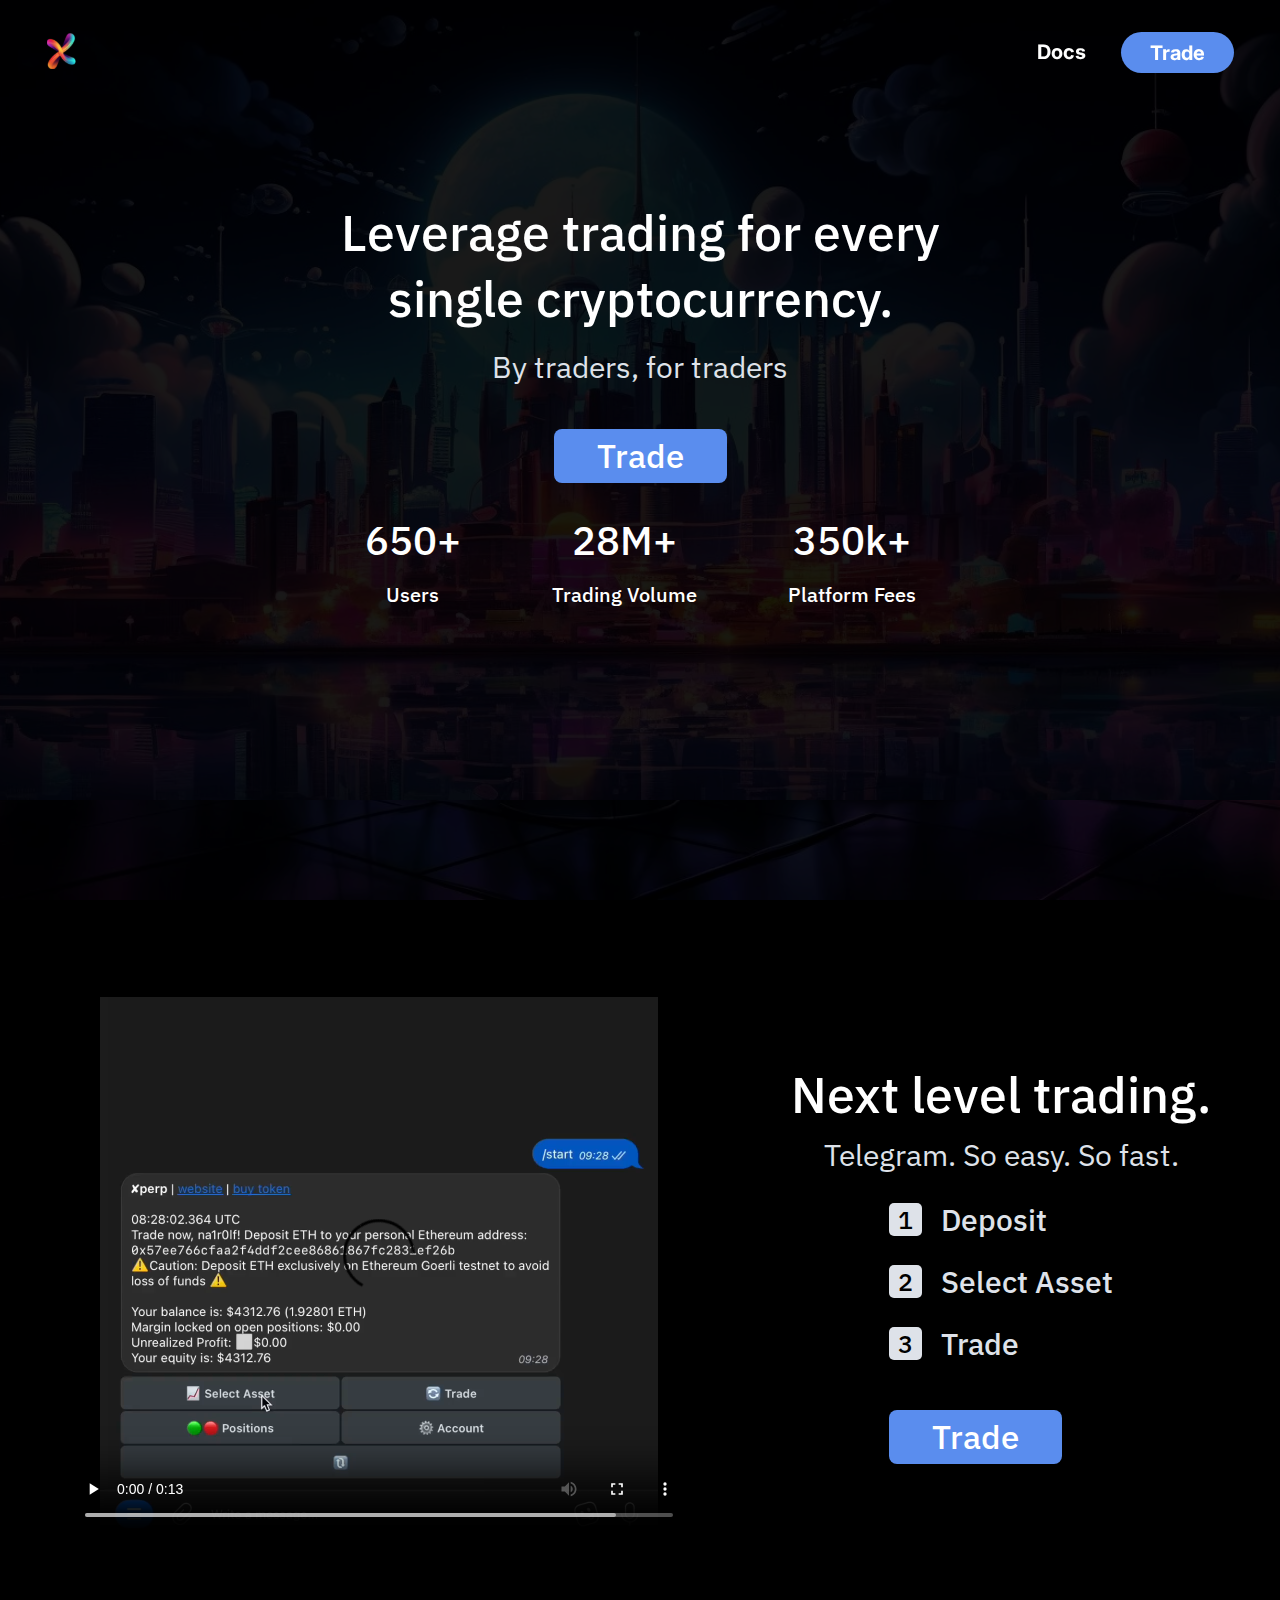
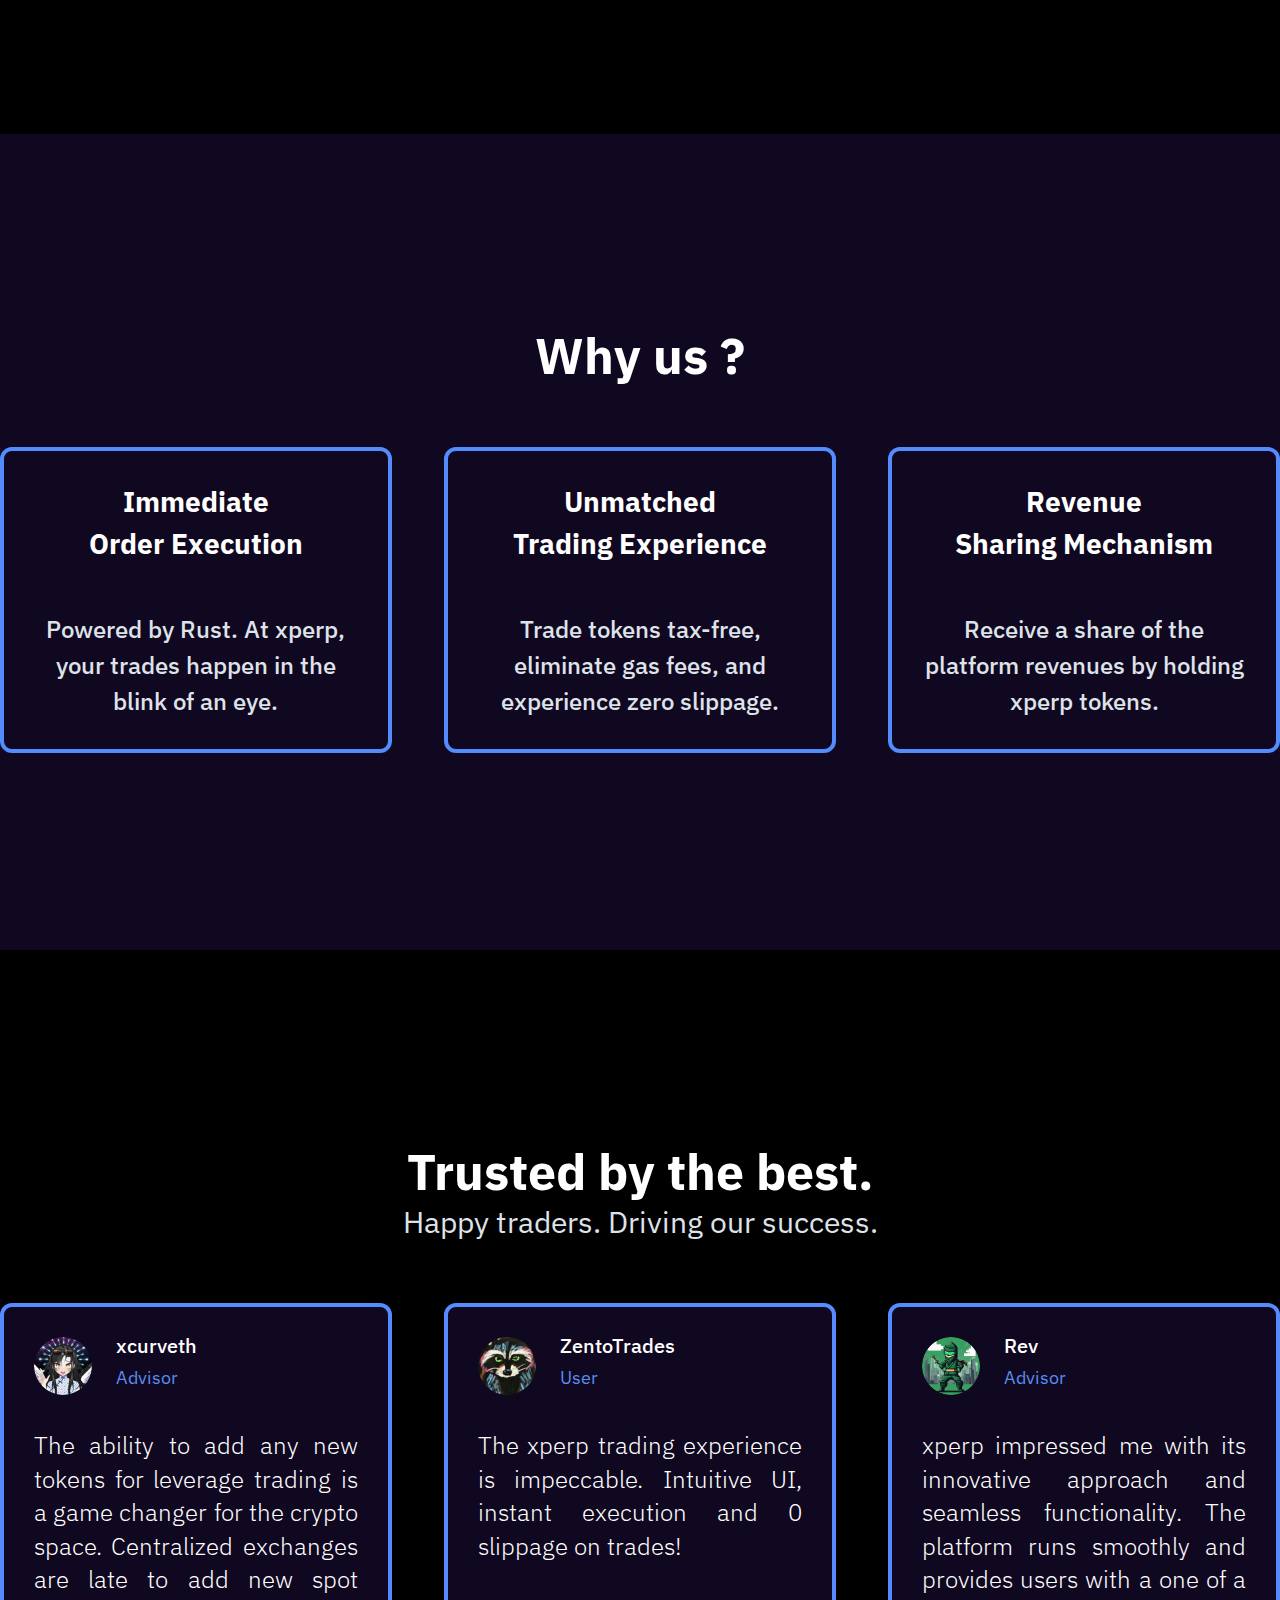
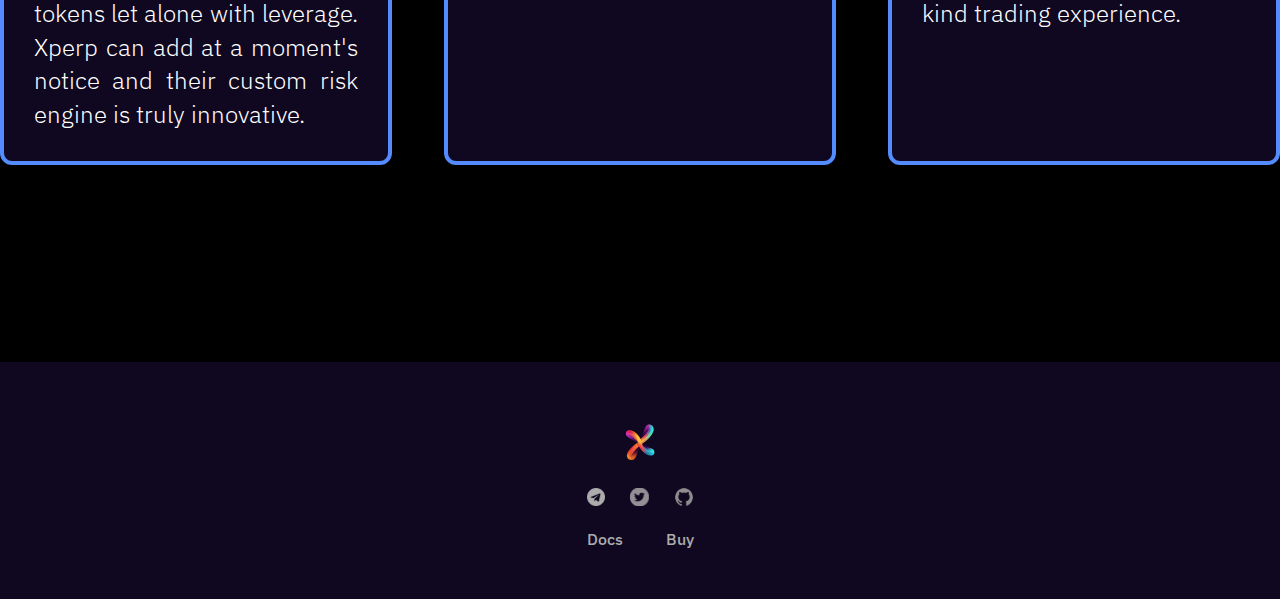
==== index.html @ 1ab74334 "Update" ====
<!DOCTYPE html>
<html lang="en">

<head>
    <title>Home</title>
    <meta name="viewport" content="width=device-width, initial-scale=1.0" />
    <meta charset="utf-8" />
    <meta name="description" content="Powered by Rust. At xperp, your trades happen in the blink of an eye">
    <meta property="twitter:card" content="summary_large_image" />
    <link rel="preconnect" href="https://fonts.googleapis.com">
    <link rel="icon" type="image/x-icon" href="images/favicon.ico">
    <link rel="preconnect" href="https://fonts.gstatic.com" crossorigin>
    <link href="https://fonts.googleapis.com/css2?family=IBM+Plex+Sans:wght@300;400;500;700&family=Inter:wght@400;500;700&display=swap" rel="stylesheet">
    <link rel="stylesheet" type="text/css" href="css/style.css?v=c2654rtre312">
</head>

<body>
    <header id="fixed-nav" class="header">
        <div class="container1 grid-1 mobile-container">
            <div class="logo">
                <a href="" aria-label="Compnay Logo">
                    <img src="images/logo.svg" alt="Logo">
                </a>
            </div>
            <nav class="navbar d-flex" id="menu">
                <ul class="nav-list d-flex">
                    <li><a href="https://xperp.gitbook.io/xperp-docs/">Docs</a></li>
                    <li class="active"><a href="https://t.me/xperp_bot">Trade</a></li>
                </ul>
            </nav>
        </div>
    </header>
    <section class="bg-scroll banner bg-backdrop pb-197" style="background-image: url('images/banner-bg.webp');">
        <div class="container1 text-center">
            <div class="title-style">
                <h1>Leverage trading for every <br>single cryptocurrency.</h1>
                <p>By traders, for traders</p>
            </div>
            <div class="btn_wrap mb-43">
                <a href="https://t.me/xperp_bot" target="_blank" class="button">Trade</a>
            </div>
            <div class="banner-content">
                <ul class="d-flex">
                    <li class="d-flex">
                        <span class="count">650+</span>
                        <span class="text">Users</span>
                    </li>
                    <li class="d-flex">
                        <span class="count">28M+</span>
                        <span class="text">Trading Volume</span>
                    </li>
                    <li class="d-flex">
                        <span class="count">350k+</span>
                        <span class="text">Platform Fees</span>
                    </li>
                </ul>
            </div>
        </div>
    </section>
    <section id="Product" class="bg-backdrop bg-scroll pt-197 pb-197" style="background-image: url('images/Next-level-trading.webp');">
        <div class="container2">
            <div class="grid-1">

                    <video width="620" height="540" controls>
  <source src="images/DemoVid.mp4" type="video/mp4">
  <source src="images/DemoVid.mp4" type="video/mp4">
</video>
               
                <div class="trading-level text-center">
                    <div class="title-style title-style1">
                        <h2>Next level trading.</h2>
                        <p> Telegram. So easy. So fast.</p>
                    </div>
                    <ul>
                        <li class="d-flex">
                            <span class="feature-count d-flex">1</span>
                            <span class="feature-text">Deposit</span>
                        </li>
                        <li class="d-flex">
                            <span class="feature-count d-flex">2</span>
                            <span class="feature-text">Select Asset</span>
                        </li>
                        <li class="d-flex">
                            <span class="feature-count d-flex">3</span>
                            <span class="feature-text">Trade</span>
                        </li>
                        <li class="d-flex">
                            <div class="btn_wrap">
                                <a href="https://t.me/xperp_bot" target="_blank" class="button">Trade</a>
                            </div>
                        </li>
                    </ul>
                </div>
            </div>
        </div>
    </section>
    <section class="pt-197 pb-197 feature-section" id="Features">
        <div class="container3">
            <div class="title-style3 text-center">
                <h2>Why us ?</h2>
            </div>
            <div class="grid-2 text-center">
                <div class="features-item">
                    <h3>Immediate <br>Order Execution</h3>
                    <p class="w1">Powered by Rust. At xperp, your trades happen in the blink of an eye.</p>
                </div>
                <div class="features-item">
                    <h3>Unmatched <br>Trading Experience</h3>
                    <p class="w2">Trade tokens tax-free, eliminate gas fees, and experience zero slippage.</p>
                </div>
                <div class="features-item">
                    <h3>Revenue <br>Sharing Mechanism</h3>
                    <p class="w3">Receive a share of the platform revenues by holding xperp tokens.</p>
                </div>
            </div>
        </div>
    </section>
    <section class="bg-scroll bg-backdrop pt-197 pb-197" id="Reviews" style="background-image: url('images/banner-bg.webp');">
        <div class="container3">
            <div class="title-style title-style3 text-center">
                <h2>Trusted by the best.</h2>
                <p>Happy traders. Driving our success.</p>
            </div>
            <div class="grid-2">
                <div class="happy-traders">
                    <div class="traders-info traders1 d-flex">
                        <div>
                            <img src="images/icon1.png" alt="">
                        </div>
                        <div>
                            <h4>xcurveth</h4>
                            <p>Advisor</p>
                        </div>
                    </div>
                    <p class="w1">The ability to add any new tokens for leverage trading is a game changer for the crypto space. Centralized exchanges are late to add new spot tokens let alone with leverage. Xperp can add at a moment's notice and their custom risk engine is truly innovative.</p>
                </div>
                <div class="happy-traders">
                    <div class="traders-info traders2 d-flex">
                        <div>
                            <img src="images/icon2.png" alt="">
                        </div>
                        <div>
                            <h4>ZentoTrades</h4>
                            <p>User</p>
                        </div>
                    </div>
                    <p class="w2">The xperp trading experience is impeccable. Intuitive UI, instant execution and 0 slippage on trades!</p>
                </div>
                <div class="happy-traders">
                    <div class="traders-info traders3 d-flex">
                        <div>
                            <img src="images/icon3.png" alt="">
                        </div>
                        <div>
                            <h4>Rev</h4>
                            <p>Advisor</p>
                        </div>
                    </div>
                    <p class="w3">xperp impressed me with its innovative approach and seamless functionality. The platform runs smoothly and provides users with a one of a kind trading experience.</p>
                </div>
            </div>
        </div>
    </section>
    <footer id="Docs">
        <div class="container3">
            <div class="text-center">
                <div class="flogo">
                    <a href="" aria-label="Compnay Logo">
                        <img src="images/flogo.png" alt="">
                    </a>
                </div>
                <div class="social-icons">
                    <ul class="d-flex">
                        <li>
                            <a href="https://t.me/xperpportal" aria-label="Telegram"><img src="images/telegram.svg" alt=""></a>
                        </li>
                        <li>
                            <a href="https://twitter.com/xperptech" aria-label="Twitter"><img src="images/twitter.svg" alt=""></a>
                        </li>
                        <li>
                            <a href="https://medium.com/@xperp" aria-label="Medium"><img src="images/github.svg" alt=""></a>
                        </li>
                    </ul>
                </div>
                <div class="flinks-grid d-flex">
                    <a href="https://xperp.gitbook.io/xperp-docs/" aria-label="Docs">Docs</a>
                    <a href="https://app.uniswap.org/swap?inputCurrency=ETH&outputCurrency=0x64323d606CfCB1b50998636A182334Ad97637987" aria-label="Buy">Buy</a>
                </div>
            </div>
        </div>
    </footer>
    <script type="text/javascript">
    window.addEventListener('scroll', function() {
        var header = document.getElementById('fixed-nav');
        var scrollPosition = window.scrollY || window.pageYOffset;

        if (scrollPosition > 10) {
            header.classList.add('scrolled');
        } else {
            header.classList.remove('scrolled');
        }
    });
    </script>
</body>

</html>
---- css/style.css ----
:root {
    --white: #ffffff;
    --IBM-font: 'IBM Plex Sans', sans-serif;
    --Inter-font: 'Inter', sans-serif;
    font-size: 16px;
    scroll-behavior: smooth;
    scroll-padding: 150px;
}
body {
    margin: 0;
    background-color: #000;
    font-family: var(--IBM-font);
}
ul {
    margin: 0;
    padding: 0;
}
li {
    list-style-type: none;
}
img {
    max-width: 100%;
}
a {
    text-decoration: none;
    transition: all 0.3s;
}
p {
    font-family: var(--IBM-font);
}
h1,
h2,
h3,
h4,
h5,
h6{
    font-family: var(--IBM-font);
    color: var(--white);
}
.text-center {
    text-align: center;
}
header {
    margin-bottom: 197px;
    transition: all 0.3s;
}
.header {
    padding: 32px 15px 0;
    position: fixed;
    left: 0;
    right: 0;
    top: 0;
}
.container1 {
    max-width: 1187px;
    width: 100%;
    margin: auto;
}
.logo img {
    width: 29px;
}
.logo a {
    display: block;
}
.navbar {
    align-items: center;
    justify-content: flex-end;
}
.d-flex{
    display: flex;
}
.navbar ul {
    align-items: center;
    gap: 35px;
}
.navbar ul li a {
    color: #FFF;
    font-family: var(--Inter-font);
    font-size: 20px;
    font-weight: 700;
    line-height: 20px;
    display: inline-flex;
    align-items: center;
    justify-content: center;
}
.navbar ul li.active a {
    border-radius: 40px;
    background: #5A8DEE;
    padding: 11px 0 10px;
    min-width: 113px;
}
.scrolled {
    padding: 12px 15px;
    z-index: 9;
}
.header{
    z-index: 3;
}
.header .container1,
.banner .container1,
#Product .container2,
#Reviews .container3 {
    position: relative;
    z-index: 2;
}
/*navbar end*/
.banner{
    padding-top: 200px;
}
.bg-backdrop{
    position: relative;
}
.bg-backdrop:before {
    content: '';
    position: absolute;
    left: 0;
    right: 0;
    top:0;
    bottom:0;
    z-index: 1;
    background-color: rgb(0 0 0 / 90%);
}
.bg-scroll{
    background-size: cover;
    background-position: center;
    background-repeat: no-repeat;
    background-attachment: fixed;
}
.pt-0 {
    padding-top: 0;
}
.pt-197{
    padding-top: 197px;
}
.pb-197 {
    padding-bottom: 197px;
}
.title-style h1,
.title-style1 h2 {
    margin: 0 0 20px;
}
.title-style h1,
.title-style1 h2 {
    font-size: 50px;
    font-weight: 500;
    line-height: 66px;
}
/*.title-style p {
    margin: 0;
    color: #ACACAD;
    font-size: 25px;
    font-weight: 500;
    line-height: 24px
}*/
.title-style p {
    color: #DEE2E9;
    font-size: 30px;
    font-weight: 400;
    line-height: 100%;
    margin: 0;
}
.title-style {
    margin: 0 0 47px;
}
.button {
    color: var(--white);
    font-size: 33px;
    font-weight: 500;
    line-height: 24px;
    display: inline-flex;
    padding: 15px 43px;
    align-items: center;
    border-radius: 8px;
    background: #5A8DEE;
}
.button:hover,
.button:focus {
    background: #3966bd;
}
.mb-43 {
    margin-bottom: 43px;
}
.banner-content ul {
    justify-content: center;
    gap: 91px;
}
.banner-content ul li {
    gap: 32px;
    flex-direction: column;
}
.count {
    color: var(--white);
    font-size: 40px;
    font-weight: 500;
    line-height: 29px;
    display: block;
}
.text {
    color: var(--white);
    font-size: 20px;
    font-weight: 500;
    line-height: 16px;
    display: block;
}
.section-space {
    padding: 80px 0;
}
.container2 {
    max-width: 1142px;
    margin: auto;
}
.grid-1 {
    display: grid;
    grid-template-columns: 1fr auto;
    align-items: center;
    gap: 95px;
}
.title-style1 {
    margin-bottom: 33px;
}
.title-style1 h2 {
    line-height: 100%;
}
.trading-level ul {
    display: inline-block;
}
.trading-level ul li {
    align-items: center;
    gap: 19px;
    margin-bottom: 29px;
}
.trading-level ul li:nth-child(3) {
    margin-bottom: 50px;
}
.trading-level ul li:last-child {
    margin-bottom: 0;
}
.mt-31 {
    margin-top: 31px;
}
.feature-count {
    width: 33px;
    height: 33px;
    border-radius: 5px;
    background: #DEE2E9;
    color: #000;
    text-align: center;
    font-size: 25px;
    font-weight: 500;
    line-height: 16px;
    align-items: center;
    justify-content: center;
}
.feature-text {
    color: #DEE2E9;
    font-size: 30px;
    font-weight: 500;
    line-height: 16px;
    display: block;
    text-align: left;
}
.container3 {
    max-width: 1355px;
    margin: auto;
}
.grid-2 {
    display: grid;
    grid-template-columns: repeat(3, 1fr);
    gap: 52.19px;
}
.bg-effect {
    position: relative;
}
.scrolled:after {
    content: '';
    position: absolute;
    left: 0;
    right: 0;
    top: 0;
    bottom: 0;
    border-radius: 25px;
    background: rgba(40, 68, 119, 0.20);
    box-shadow: 0px 4px 4px 0px rgba(0, 0, 0, 0.25);
    backdrop-filter: blur(2px);
}
.scrolled:after{
    border-radius: 0;
}
.feature-section{
    background: #100720;
}
.features-item,
.happy-traders {
    /*padding: 40px 60px;*/
    padding: 30px;
    background: #100720;
    border: 4px solid #548cff;
    border-radius: 12px;
}

.features-item h3 {
    color: var(--white);
    font-size: 28px;
    font-weight: 700;
    line-height: 42px;
    margin: 0 0 46px;
}
.features-item p{
    color: #DEE2E9;
}
.features-item p,
.happy-traders p {
    font-size: 24px;
    font-weight: 500;
    line-height: 36px;
    margin: 0;
}
.happy-traders p {
    color: white;
    font-weight: 300;
    font-size: 24px;
    text-align: justify;
    line-height: 140%;
}
.happy-traders{
    min-height: 260px;
}
.features-item h3,
.features-item p,
.traders-info,
.happy-traders p {
    position: relative;
    z-index: 1;
}
.title-style3 {
    margin-bottom: 66px;
}
.title-style3 h2 {
    font-size: 50px;
    font-weight: 700;
    line-height: 100%;
    margin: 0 0 10px;
}
/*.w1 {
    max-width: 284px
}
.w2 {
    max-width: 294px;
}
.w3 {
    max-width: 295px;
}*/
.traders-info h4 {
    font-size: 20px;
    font-weight: 500;
    line-height: 18px;
    margin: 0 0 15px;
}
.traders-info p {
    color: #5A8DEE;
    font-size: 18px;
    font-weight: 400;
    line-height: 16px;
}
.traders-info {
    gap: 24px;
    /*margin-bottom: 58px;*/
    margin-bottom: 30px;
}
.traders-info img {
    width: 58px;
    height: 58px;
    min-width: 58px;
    border-radius: 100%;
}
.traders1 h4 {
    
}

.pb-31 {
    padding-bottom: 31px;
}
.flogo {
    margin-bottom: 11px;
}
.social-icons ul {
    display: inline-flex;
    align-items: center;
    justify-content: center;
    gap: 25px;
    margin: auto;
}
.social-icons ul li a {
    transform: scale(1);
    display: block;
}
.social-icons ul li a:hover {
    transform: scale(1.3);
}
footer {
    padding: 52px 15px;
    background: #100720;
}
.social-icons ul,
.flinks-grid{
    max-width: 107px;
}
.flinks-grid {
    margin-top: 20px;
    justify-content: space-between;
    margin: 20px auto 0;
}
.flinks-grid a{
    color: #ACACAD;
    font-size: 16px;
    font-weight: 500;
    line-height: 100%; 
}
::-webkit-scrollbar {
  width: 14px;
}

::-webkit-scrollbar-track {
  box-shadow: inset 0 0 3px rgba(40, 68, 119, 0.20); 
}
 
::-webkit-scrollbar-thumb {
  background: #4a4a4a; 
}

::-webkit-scrollbar-thumb:hover {
  background: #ddd; 
}
@media(max-width: 1240px) {
    .container2,
    .container3,
    .pl-15,
    .pr-15 {
        padding-left: 15px;
        padding-right: 15px;
    }
    .features-item,
    .happy-traders {
        padding: 20px 20px;
    }
}
@media(max-width: 1024px) {
    .title-style h1,
    .title-style1 h2 {
        font-size: 40px;
    }
    .title-style1 h2 {
        line-height: 38px;
    }
    .title-style h1 {
        line-height: 55px;
    }
    .grid-1 {
        gap: 35px;
    }
    .features-item h3 {
        font-size: 20px;
        line-height: 32px;
        margin: 0 0 30px;
    }
    .features-item p,
    .happy-traders p {
        font-size: 18px;
        line-height: 30px;
    }
    .traders-info {
        margin-bottom: 28px;
    }
}
@media(max-width: 830px) {
    .grid-2 {
        gap: 22px;
    }
}
@media(max-width: 767px) {
    /*.w1,
    .w2,
    .w3 {
        max-width: inherit;
    }*/
    .grid-2,
    .grid-1 {
        grid-template-columns: 1fr;
    }
    .features-item h3 {
        margin: 0 0 20px;
    }
    .navbar ul {
        gap: 22px;
    }
    .navbar ul li a {
        font-size: 16px;
    }
    .banner-content ul {
        gap: 50px;
    }
    .count {
        font-size: 20px;
    }
    .banner-content ul {
        gap: 20px;
    }
    .text {
       font-size: 18px; 
    }
    .trading-image {
        text-align: center;
    }
    .title-style br {
        display: none;
    }
    .title-style3 h2 {
        line-height: 55px;
    }
    .title-style3 p,
    .text {
        line-height: 32px;
    }
    .mobile-container {
        grid-template-columns: auto auto;
    }
    .title-style3 {
        margin-bottom: 35px;
    }
    .happy-traders{
        min-height: inherit;
    }
}
@media(max-width: 575px) {
    :root {
        scroll-padding: 30px;
    }
    html,
    body{
        overflow-x: hidden;
    }
    .title-style h1,
    .title-style3 h2 {
        line-height: 52px;
    }
    .title-style h1,
    .title-style1 h2,
    .title-style3 h2 {
        font-size: 38px;
    }
    .social-icons ul {
        gap: 24px;
    }
    header {
        margin-bottom: 120px;
    }
    .pb-197{
        padding-bottom: 120px;
    }
    .pt-197{
        padding-top: 120px;
    }
    .banner-content ul li {
        gap: 15px;
    }
    .banner-content ul {
        gap: 25px;
    }
    .traders-info h4 {
        margin: 0 0 8px;
    }
    .button {
        font-size: 24px;
        line-height: 20px;
        padding: 12px 28px;
    }
}
@media(max-width: 380px){
    header {
        margin-bottom: 80px;
    }
    .title-style1 h2 {
        margin-bottom: 13px;
    }
    .title-style h1,
    .title-style1 h2,
    .title-style3 h2 {
        font-size: 28px;
    }
    .title-style h1,
    .title-style3 h2 {
        line-height: 38px;
    }
    .banner-content ul li {
        gap: 10px;
    }
    .banner-content ul {
        gap: 16px;
    }
    .text {
        font-size: 14px;
    }
    .title-style p,
    .title-style3 p {
        font-size: 20px;
    }
    .title-style3 p,
    .text {
        line-height: 28px;
    }
    .banner {
        padding-top: 140px;
    }
}
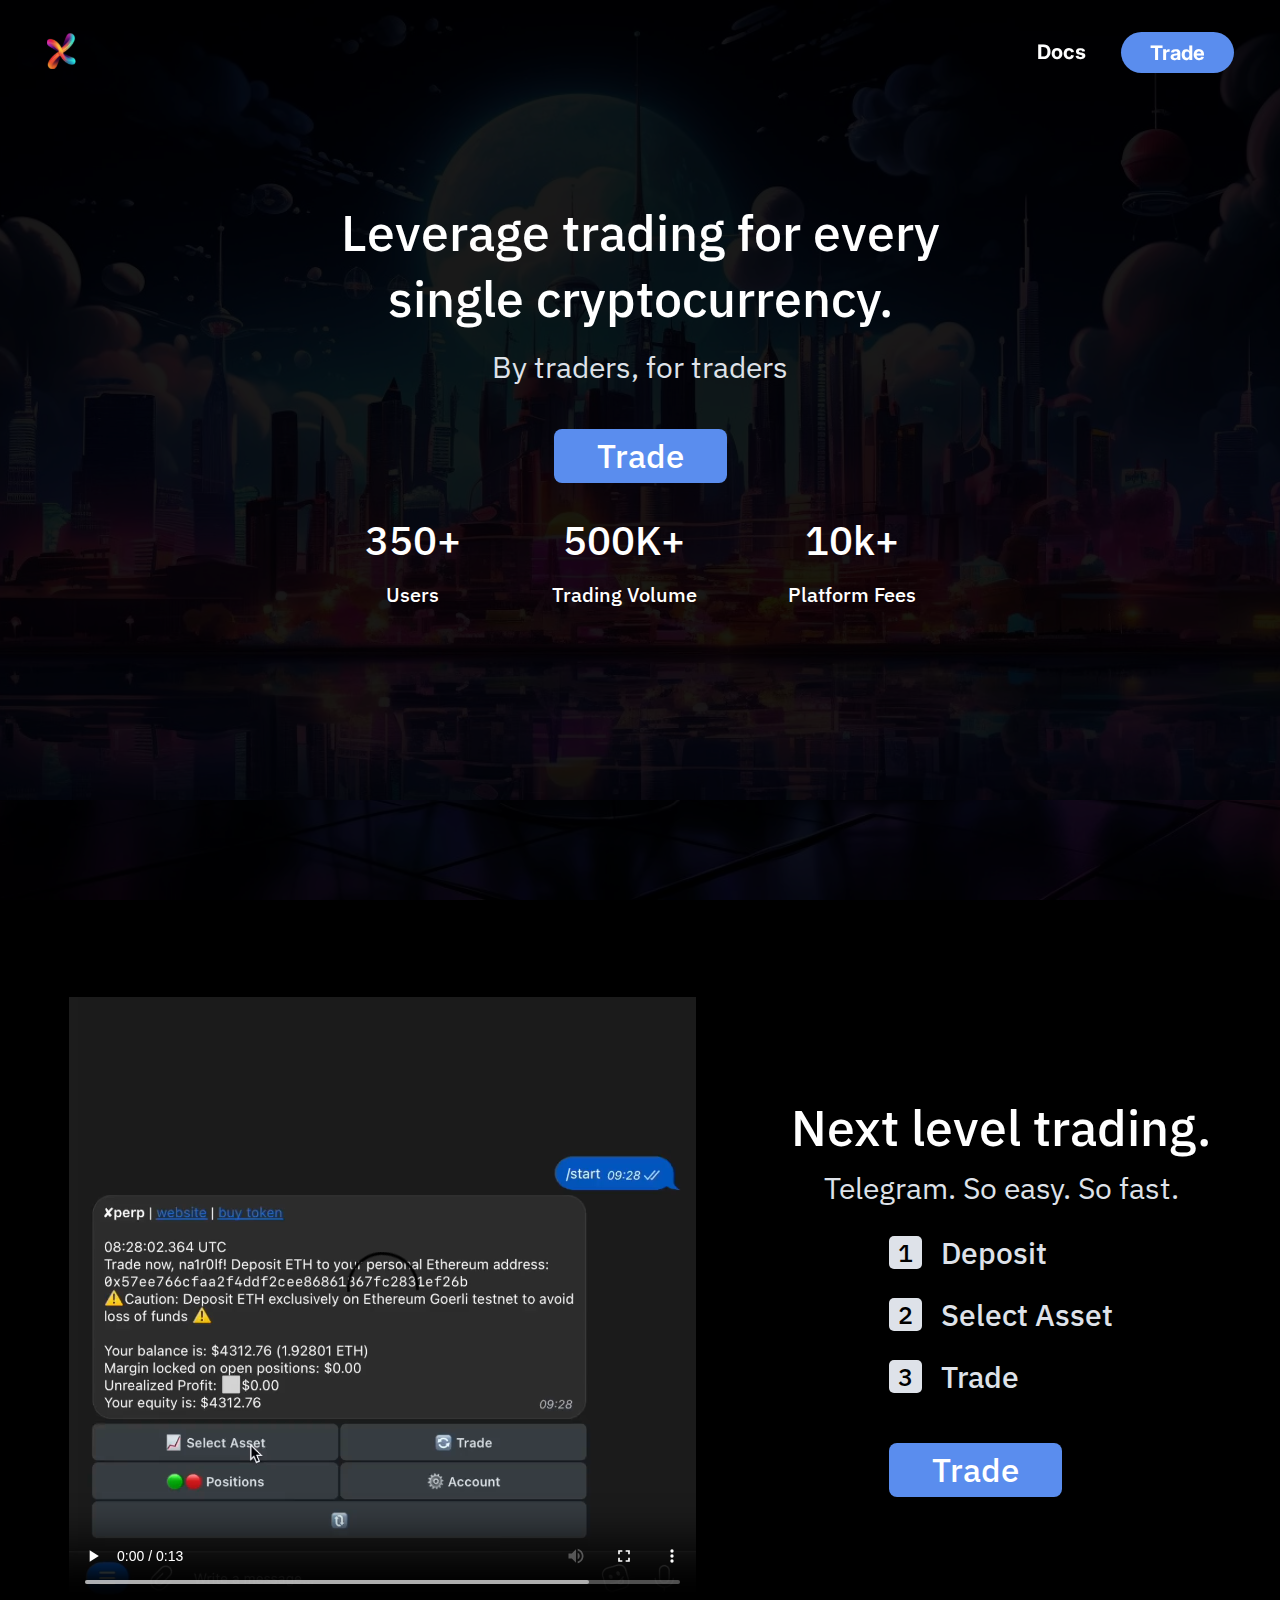
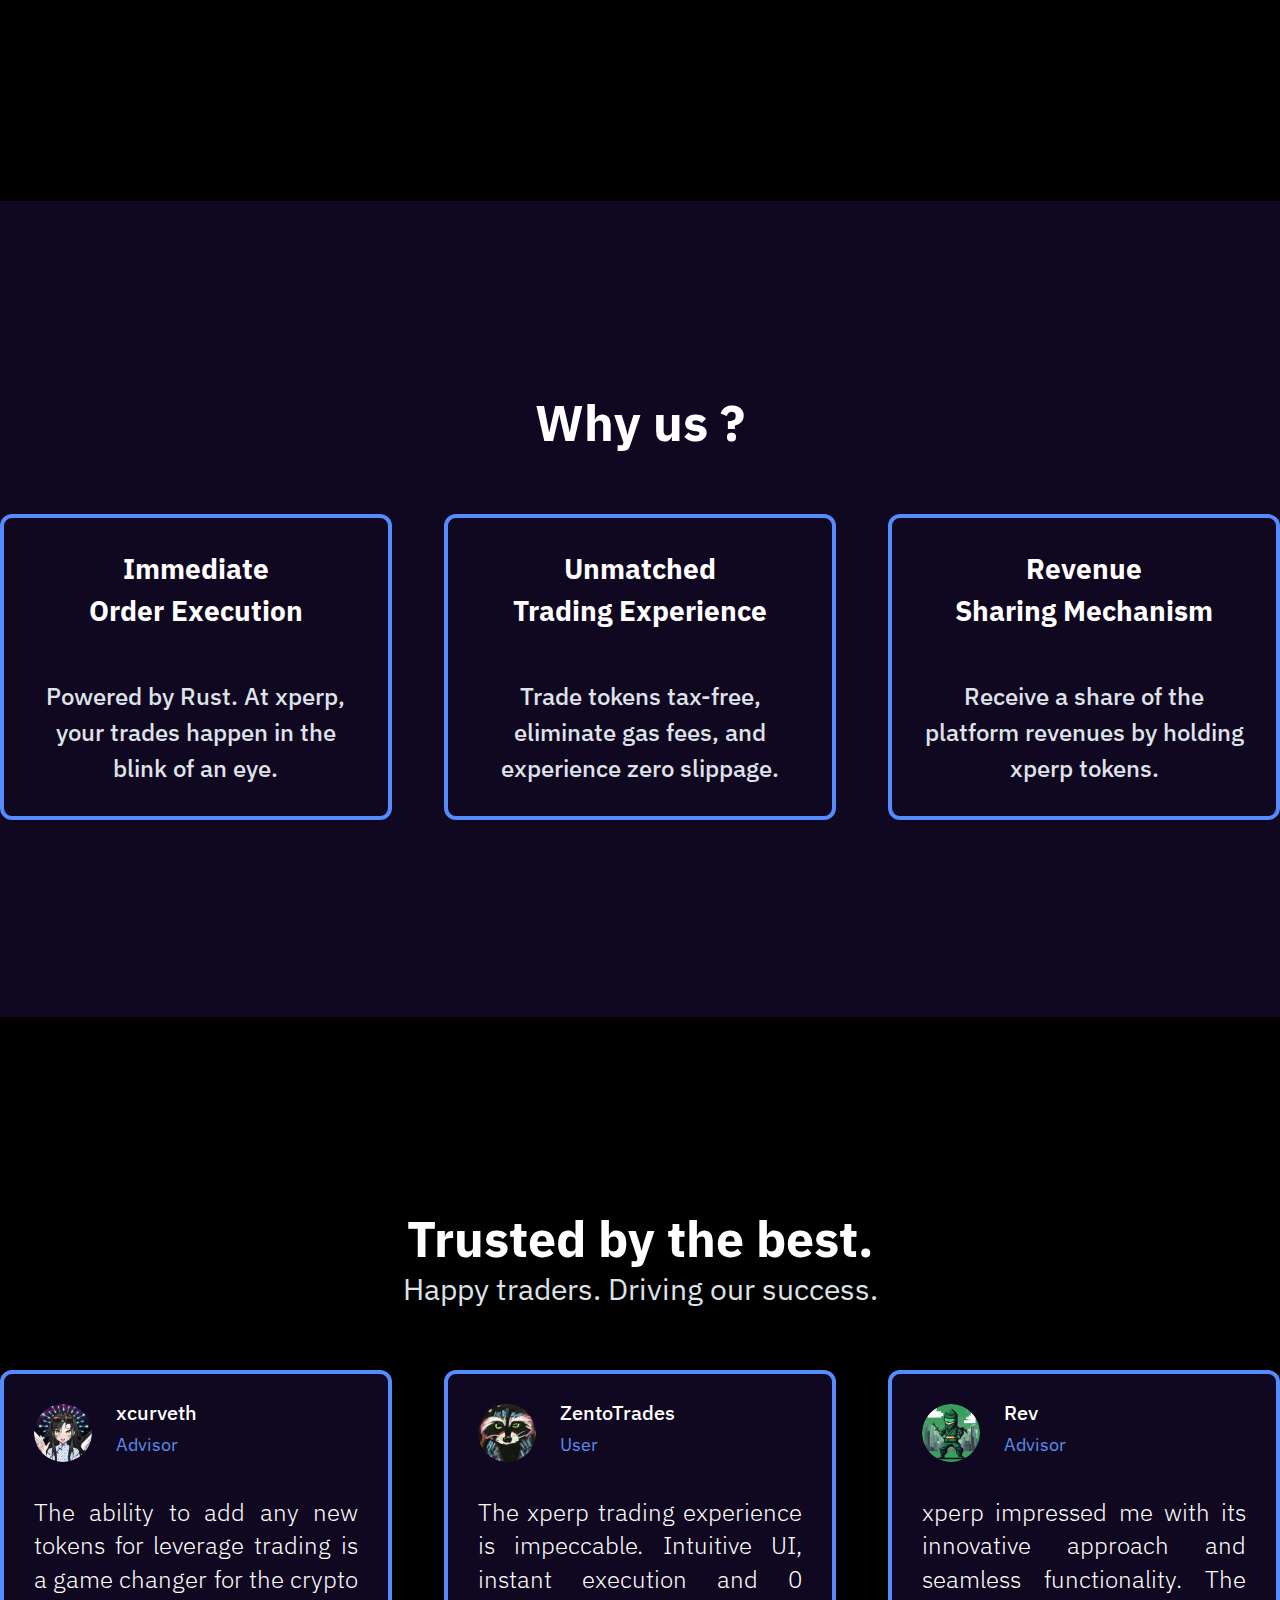
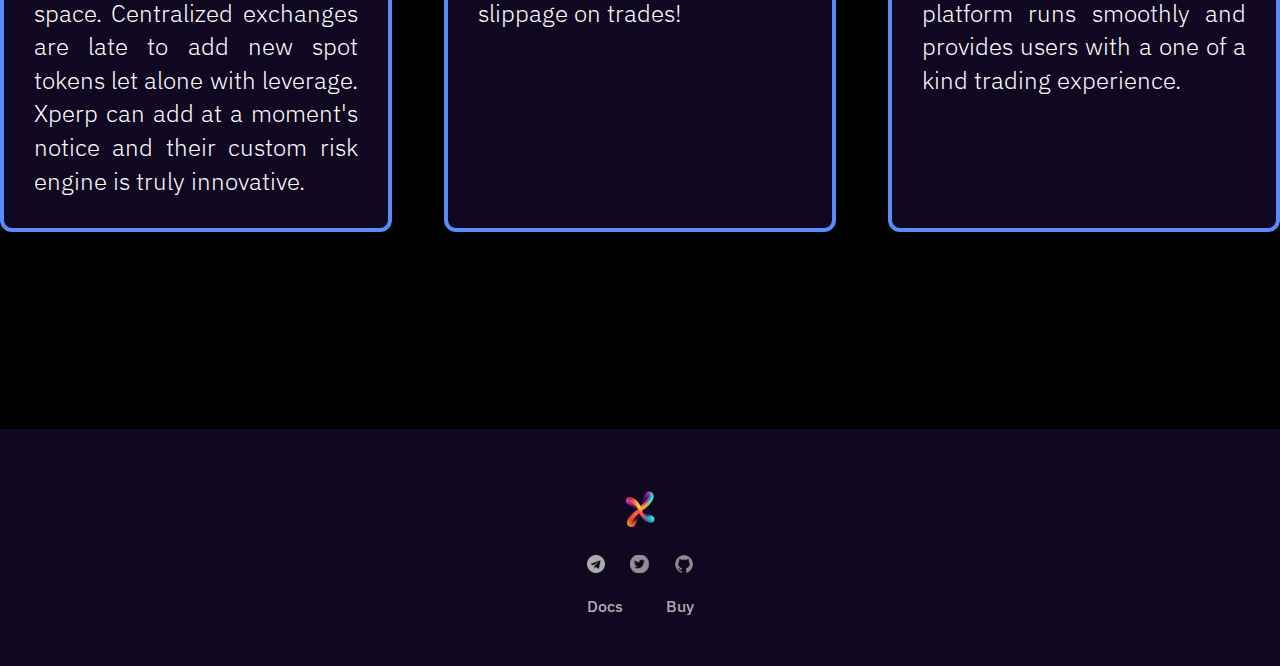
==== commit 76edc3d8: "update 1" ====
--- a/index.html
+++ b/index.html
@@ -42,15 +42,15 @@
             <div class="banner-content">
                 <ul class="d-flex">
                     <li class="d-flex">
-                        <span class="count">650+</span>
+                        <span class="count">350+</span>
                         <span class="text">Users</span>
                     </li>
                     <li class="d-flex">
-                        <span class="count">28M+</span>
+                        <span class="count">500K+</span>
                         <span class="text">Trading Volume</span>
                     </li>
                     <li class="d-flex">
-                        <span class="count">350k+</span>
+                        <span class="count">10k+</span>
                         <span class="text">Platform Fees</span>
                     </li>
                 </ul>
@@ -60,12 +60,12 @@
     <section id="Product" class="bg-backdrop bg-scroll pt-197 pb-197" style="background-image: url('images/Next-level-trading.webp');">
         <div class="container2">
             <div class="grid-1">
-
-                    <video width="620" height="540" controls>
-  <source src="images/DemoVid.mp4" type="video/mp4">
-  <source src="images/DemoVid.mp4" type="video/mp4">
-</video>
-               
+                <div class="video-container">
+                    <video id="product-video" controls>
+                        <source src="images/DemoVid.mp4" type="video/mp4">
+                        <source src="images/DemoVid.mp4" type="video/mp4">
+                    </video>
+                </div>
                 <div class="trading-level text-center">
                     <div class="title-style title-style1">
                         <h2>Next level trading.</h2>
--- a/css/style.css
+++ b/css/style.css
@@ -145,13 +145,6 @@
     font-weight: 500;
     line-height: 66px;
 }
-/*.title-style p {
-    margin: 0;
-    color: #ACACAD;
-    font-size: 25px;
-    font-weight: 500;
-    line-height: 24px
-}*/
 .title-style p {
     color: #DEE2E9;
     font-size: 30px;
@@ -291,7 +284,6 @@
 }
 .features-item,
 .happy-traders {
-    /*padding: 40px 60px;*/
     padding: 30px;
     background: #100720;
     border: 4px solid #548cff;
@@ -341,15 +333,6 @@
     line-height: 100%;
     margin: 0 0 10px;
 }
-/*.w1 {
-    max-width: 284px
-}
-.w2 {
-    max-width: 294px;
-}
-.w3 {
-    max-width: 295px;
-}*/
 .traders-info h4 {
     font-size: 20px;
     font-weight: 500;
@@ -364,7 +347,6 @@
 }
 .traders-info {
     gap: 24px;
-    /*margin-bottom: 58px;*/
     margin-bottom: 30px;
 }
 .traders-info img {
@@ -430,6 +412,13 @@
 
 ::-webkit-scrollbar-thumb:hover {
   background: #ddd; 
+}
+video {
+    width: 100%;
+    max-height: 100%;
+    height: 100%;
+    box-sizing: border-box;
+    display: block;
 }
 @media(max-width: 1240px) {
     .container2,
@@ -478,11 +467,6 @@
     }
 }
 @media(max-width: 767px) {
-    /*.w1,
-    .w2,
-    .w3 {
-        max-width: inherit;
-    }*/
     .grid-2,
     .grid-1 {
         grid-template-columns: 1fr;
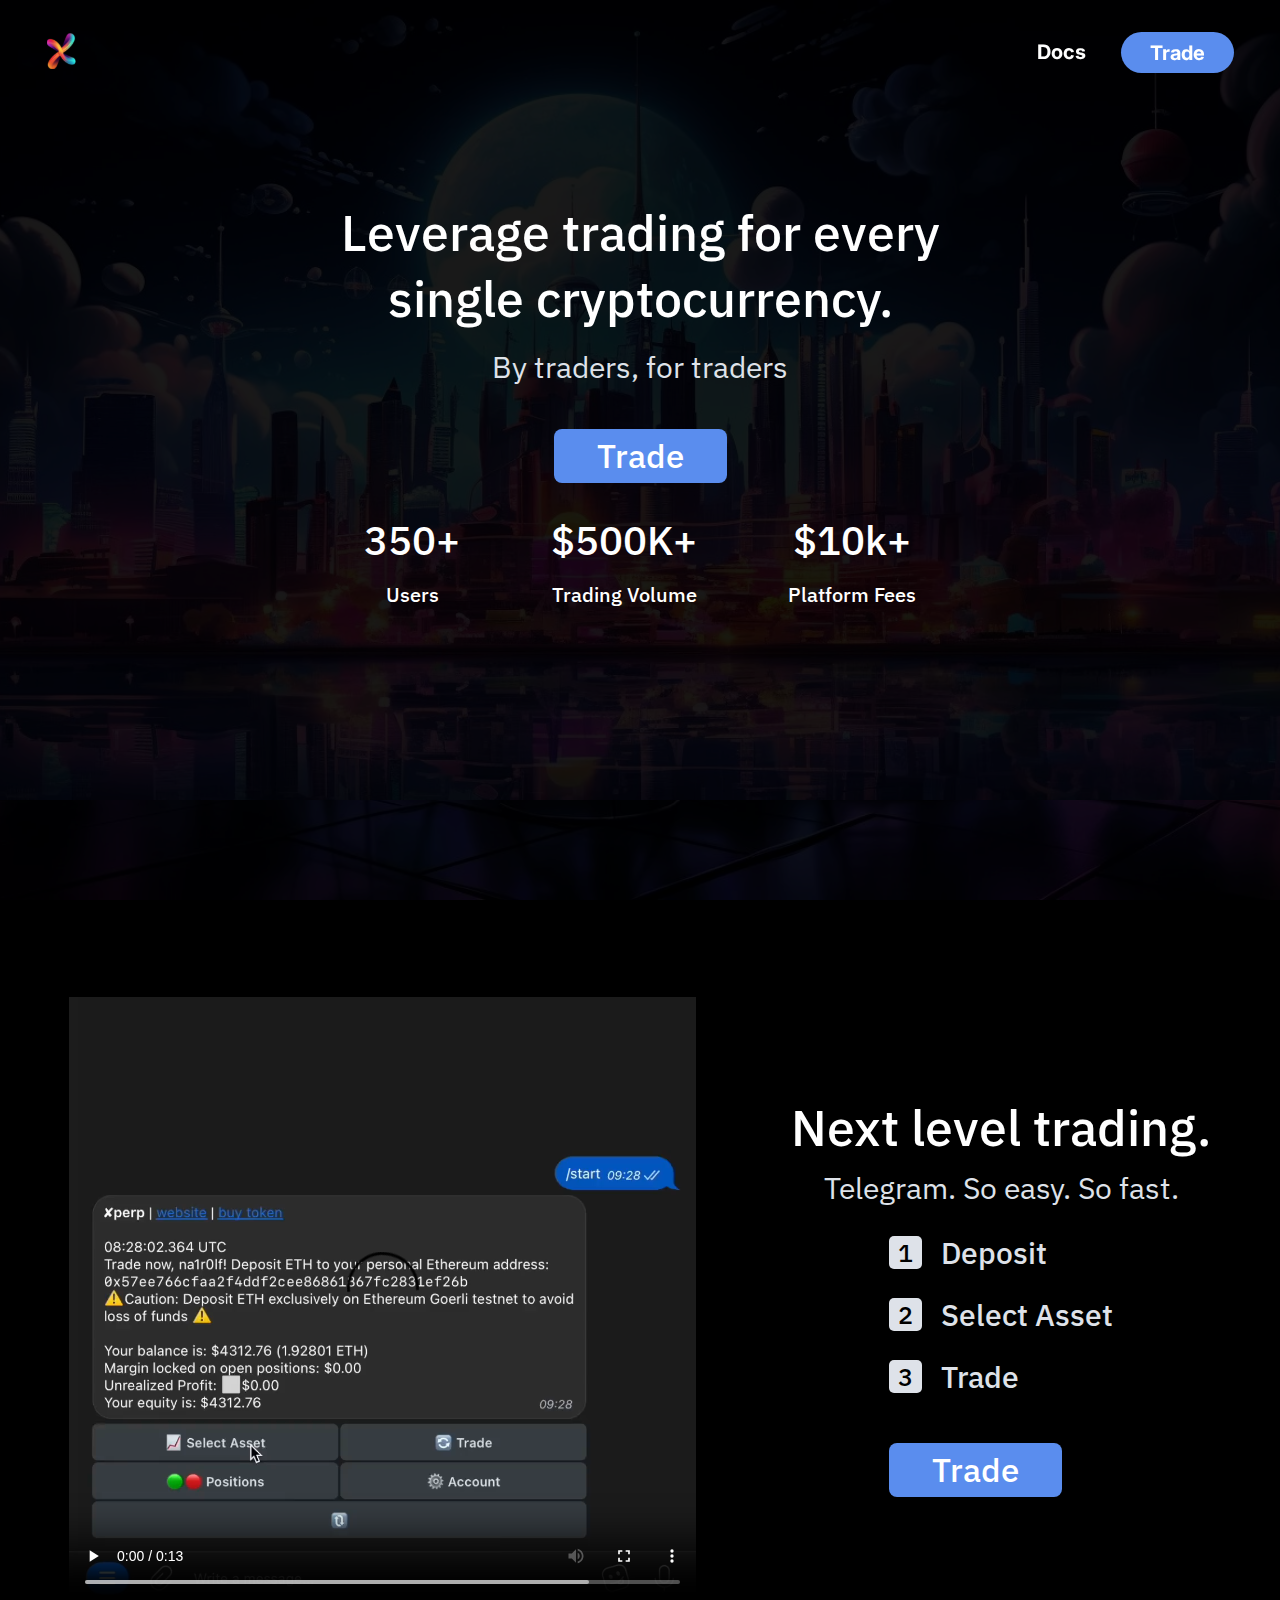
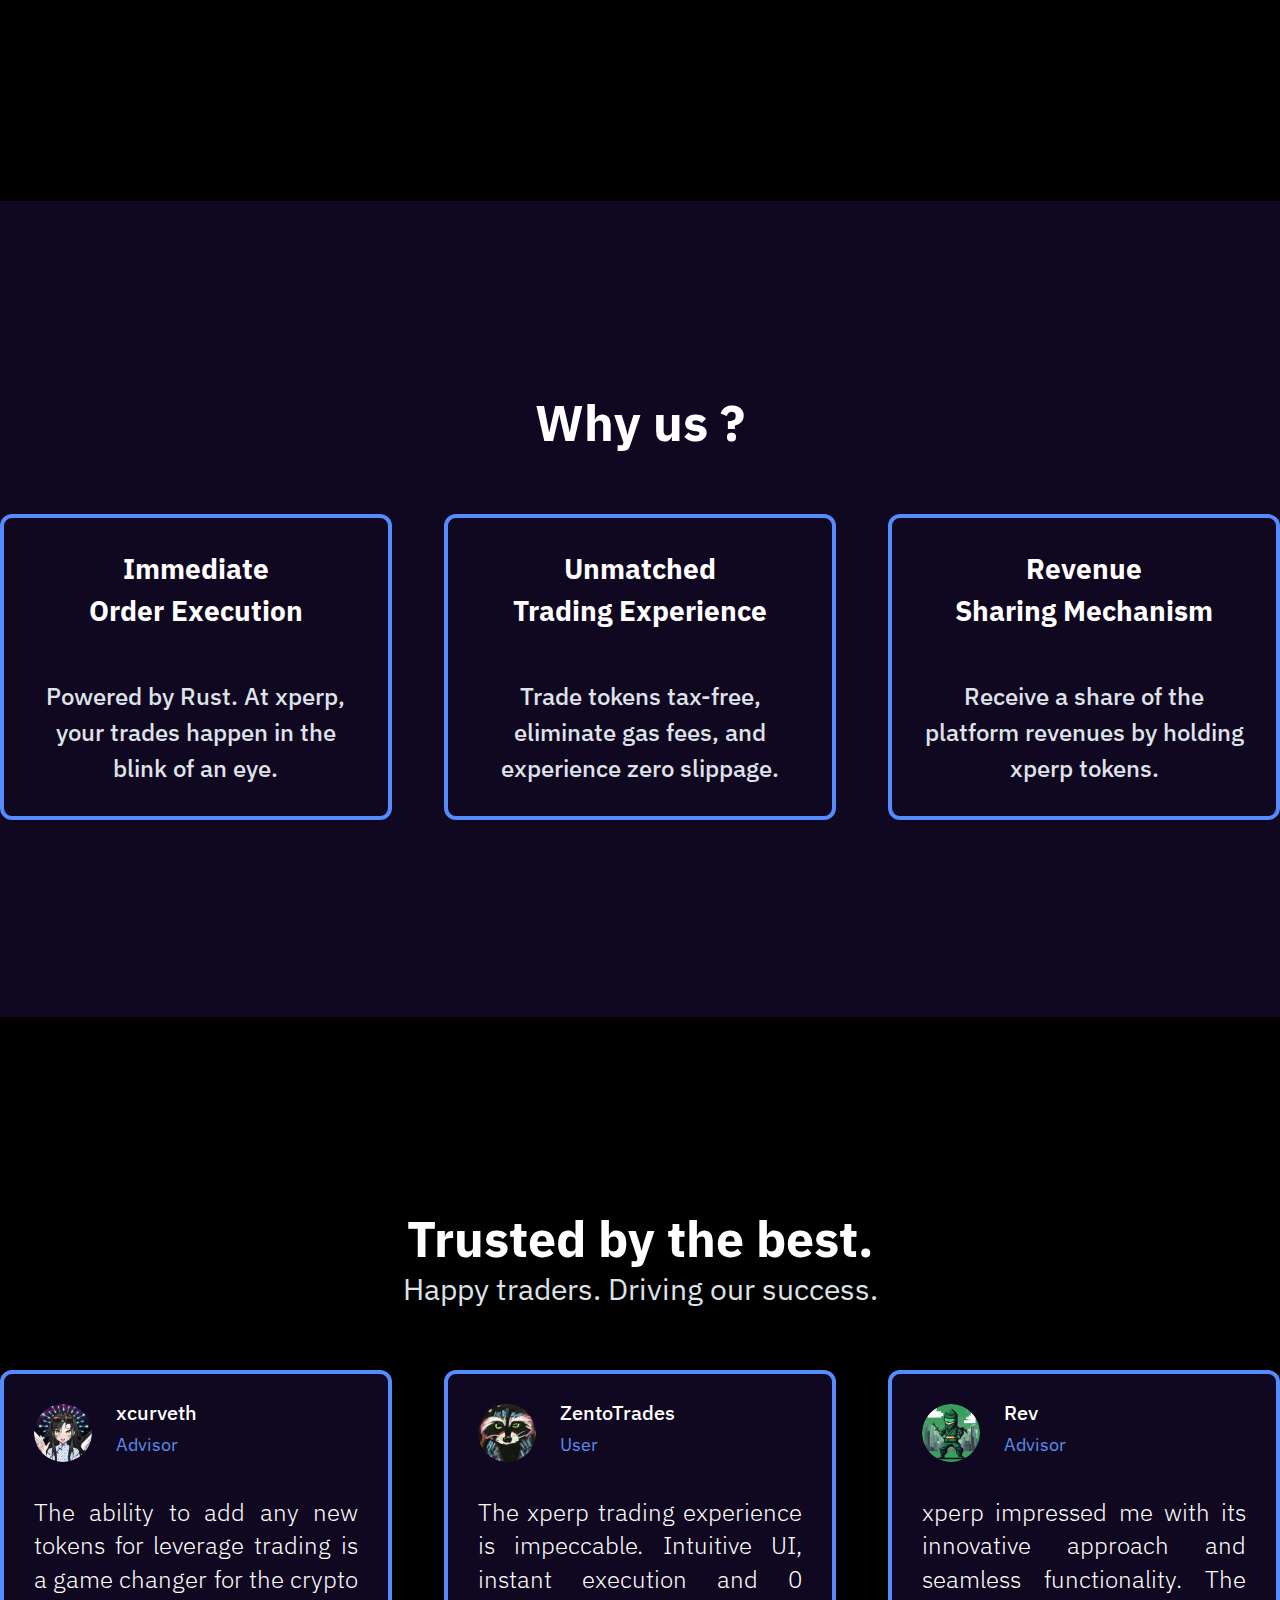
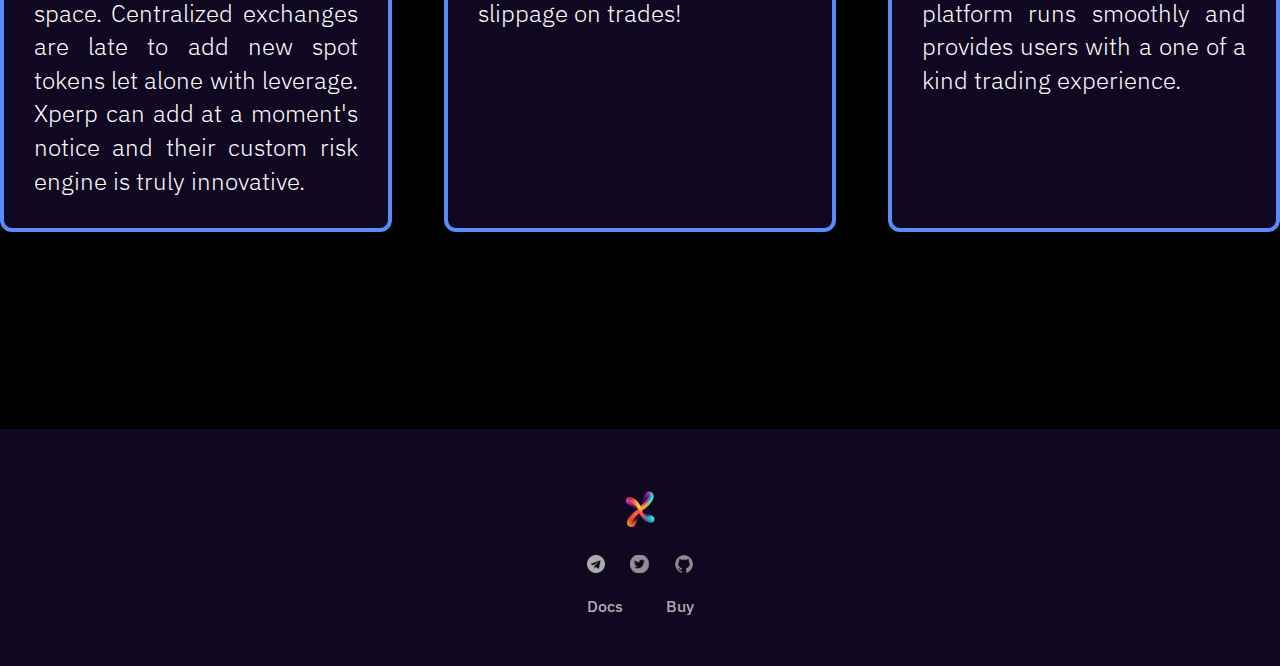
==== commit 2128174f: "$ sign" ====
--- a/index.html
+++ b/index.html
@@ -46,11 +46,11 @@
                         <span class="text">Users</span>
                     </li>
                     <li class="d-flex">
-                        <span class="count">500K+</span>
+                        <span class="count">$500K+</span>
                         <span class="text">Trading Volume</span>
                     </li>
                     <li class="d-flex">
-                        <span class="count">10k+</span>
+                        <span class="count">$10k+</span>
                         <span class="text">Platform Fees</span>
                     </li>
                 </ul>
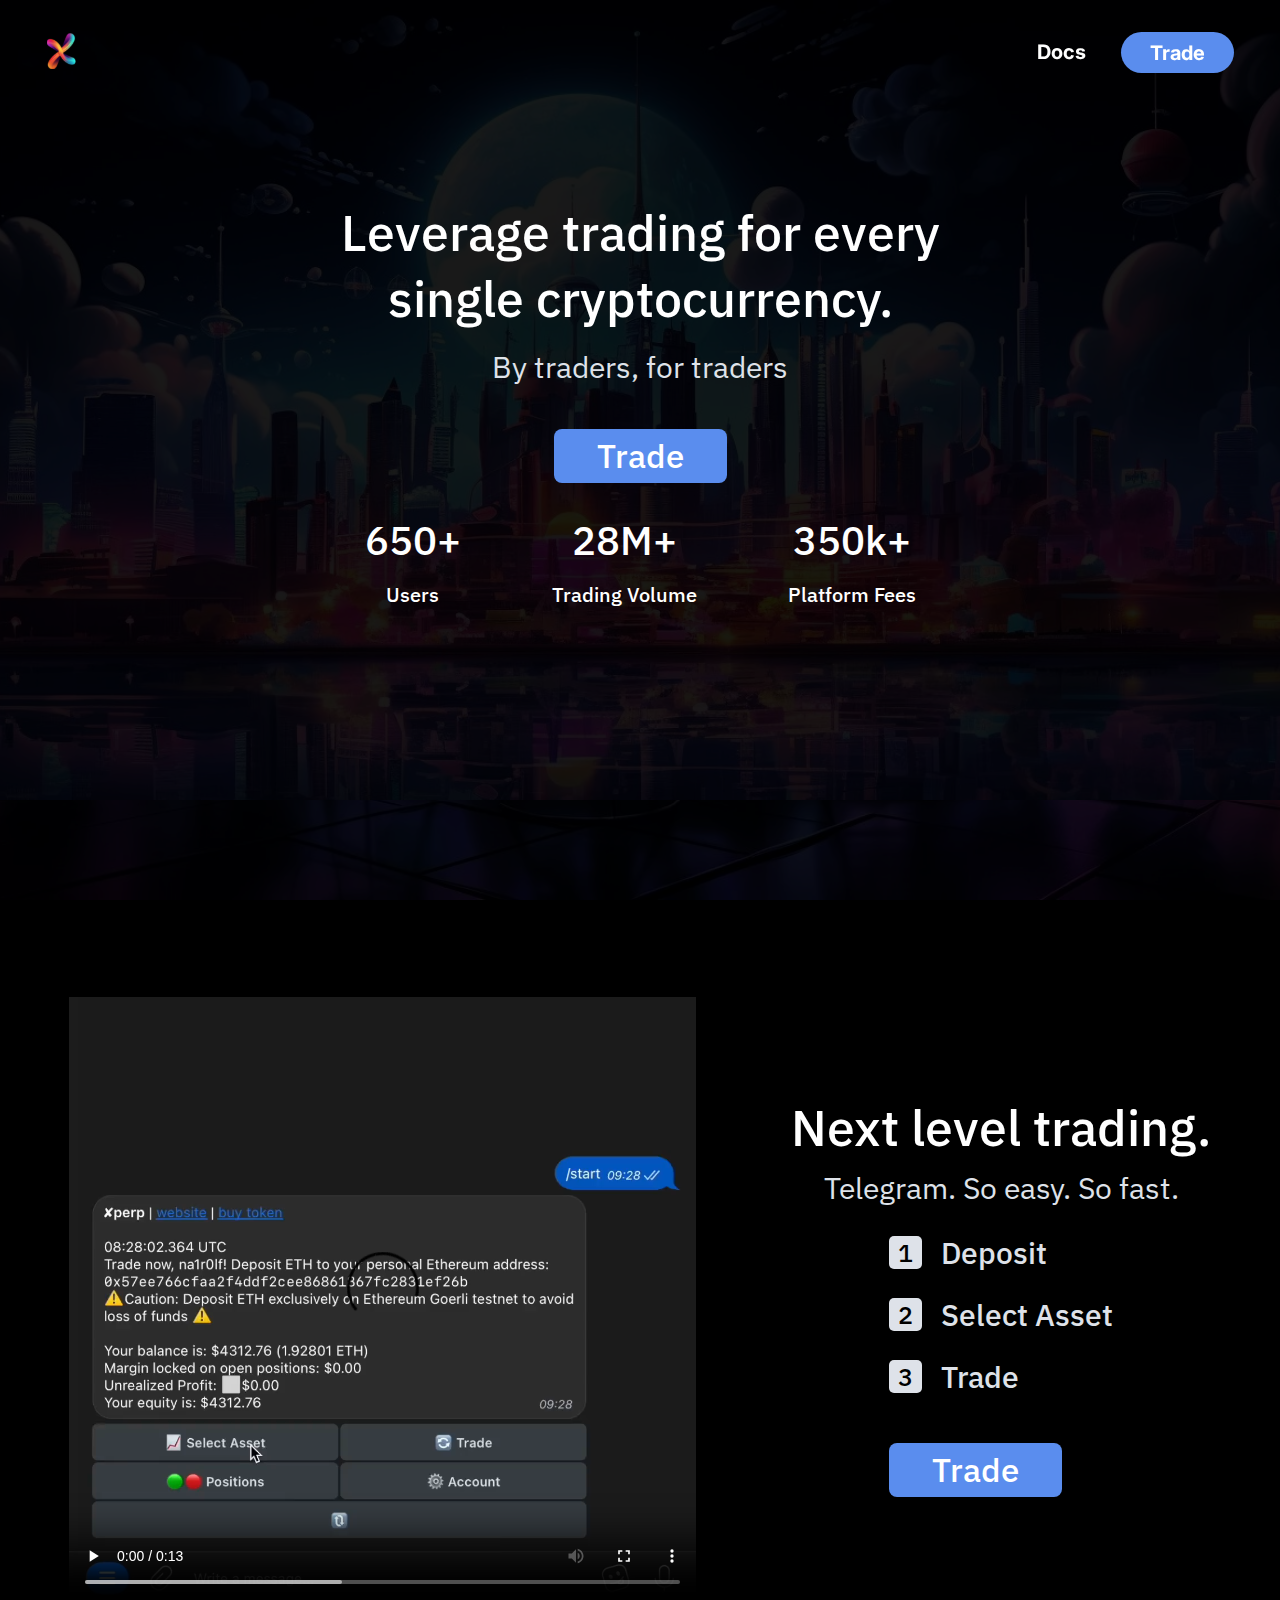
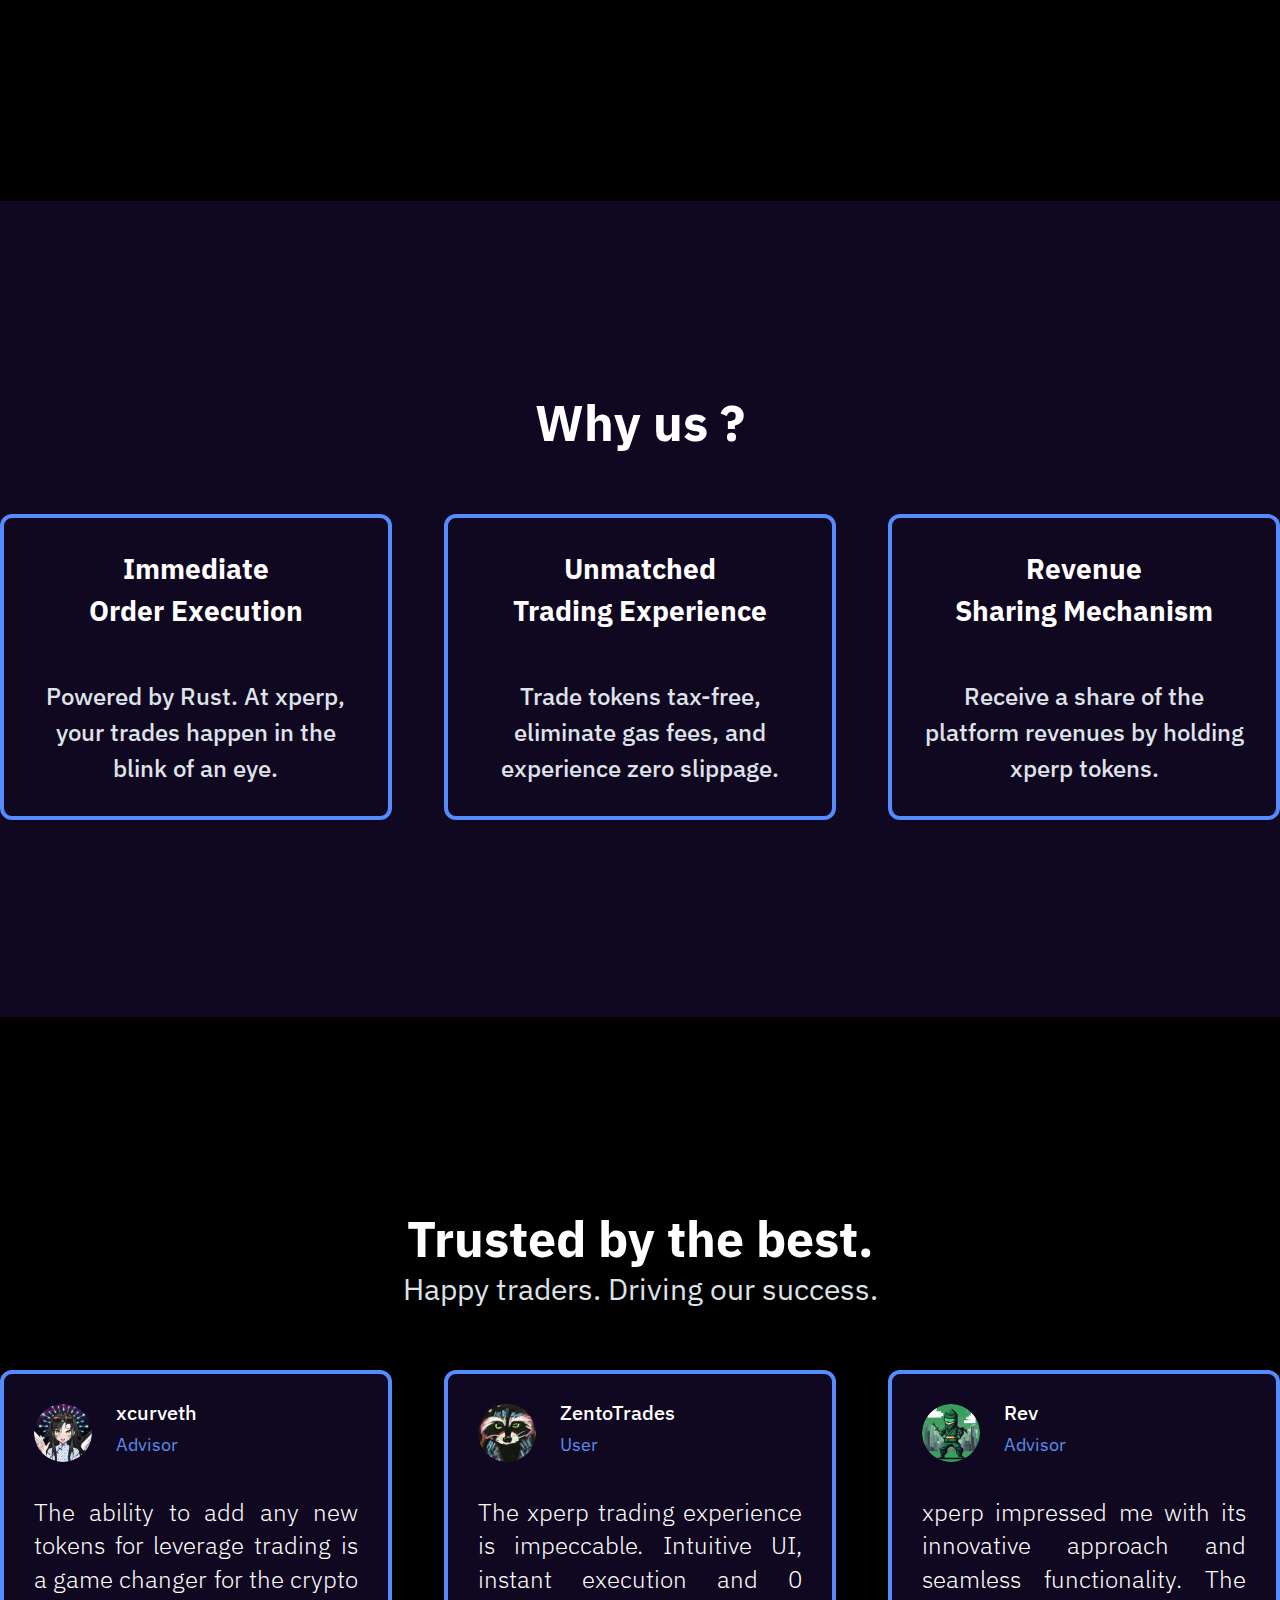
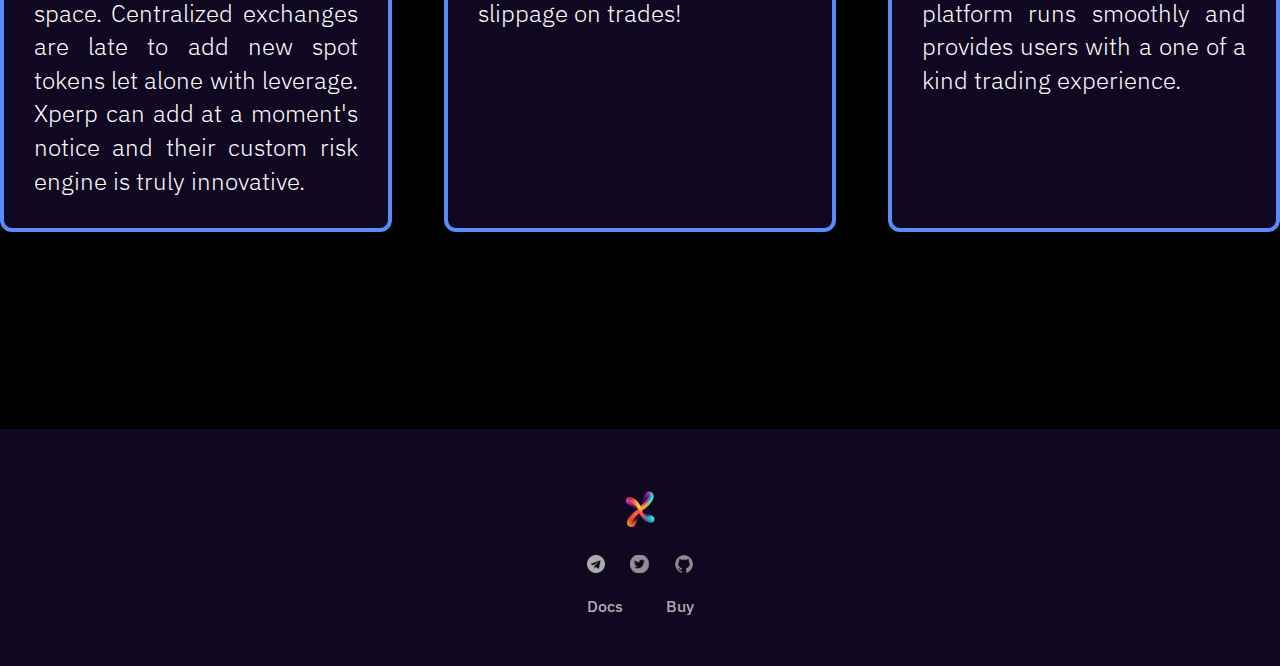
==== commit f0cbd512: "Google tag" ====
--- a/index.html
+++ b/index.html
@@ -11,7 +11,16 @@
     <link rel="icon" type="image/x-icon" href="images/favicon.ico">
     <link rel="preconnect" href="https://fonts.gstatic.com" crossorigin>
     <link href="https://fonts.googleapis.com/css2?family=IBM+Plex+Sans:wght@300;400;500;700&family=Inter:wght@400;500;700&display=swap" rel="stylesheet">
-    <link rel="stylesheet" type="text/css" href="css/style.css?v=c2654rtre312">
+    <link rel="stylesheet" type="text/css" href="css/style.css?v=c2654rtple431">
+    <!-- Google tag (gtag.js) -->
+    <script async src="https://www.googletagmanager.com/gtag/js?id=AW-11471461564">
+    </script>
+    <script>
+        window.dataLayer = window.dataLayer || [];
+        function gtag(){dataLayer.push(arguments);}
+        gtag('js', new Date());
+        gtag('config', 'AW-11471461564');
+    </script>
 </head>
 
 <body>
@@ -42,15 +51,15 @@
             <div class="banner-content">
                 <ul class="d-flex">
                     <li class="d-flex">
-                        <span class="count">350+</span>
+                        <span class="count">650+</span>
                         <span class="text">Users</span>
                     </li>
                     <li class="d-flex">
-                        <span class="count">$500K+</span>
+                        <span class="count">28M+</span>
                         <span class="text">Trading Volume</span>
                     </li>
                     <li class="d-flex">
-                        <span class="count">$10k+</span>
+                        <span class="count">350k+</span>
                         <span class="text">Platform Fees</span>
                     </li>
                 </ul>
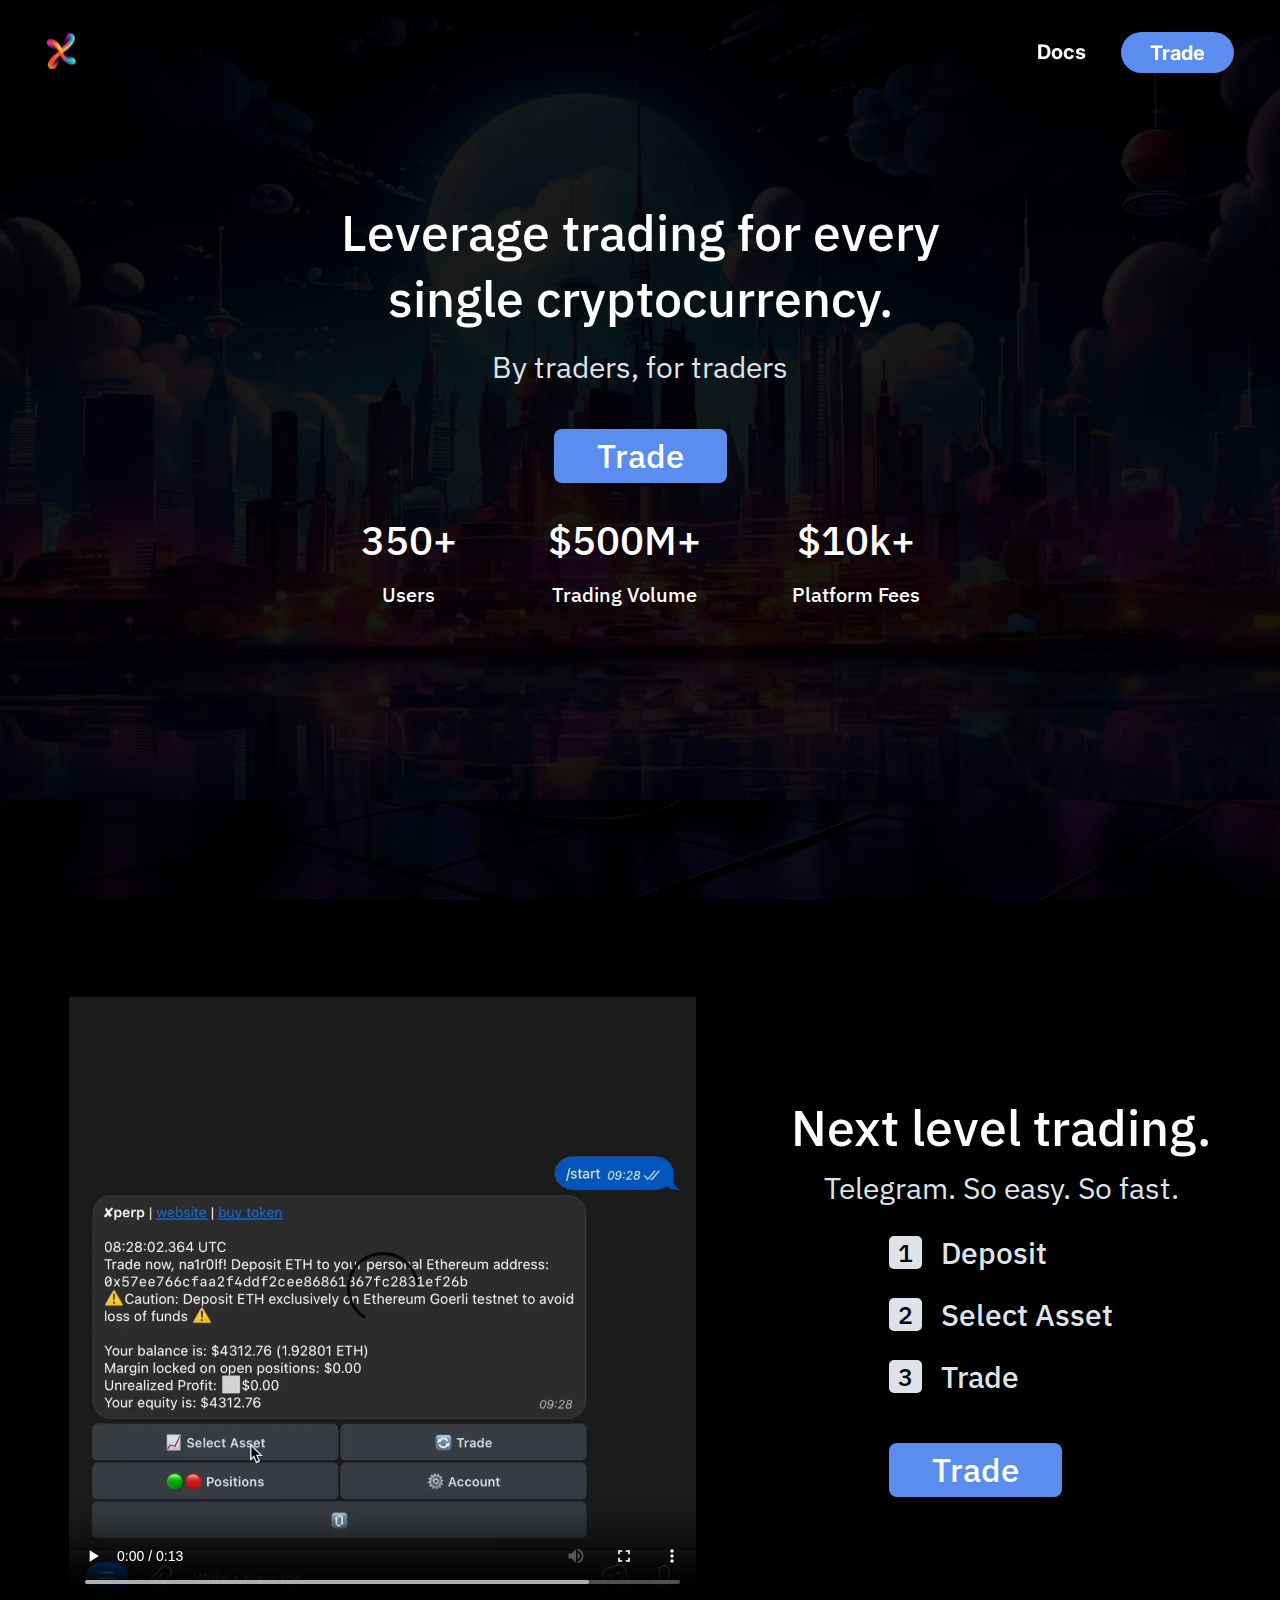
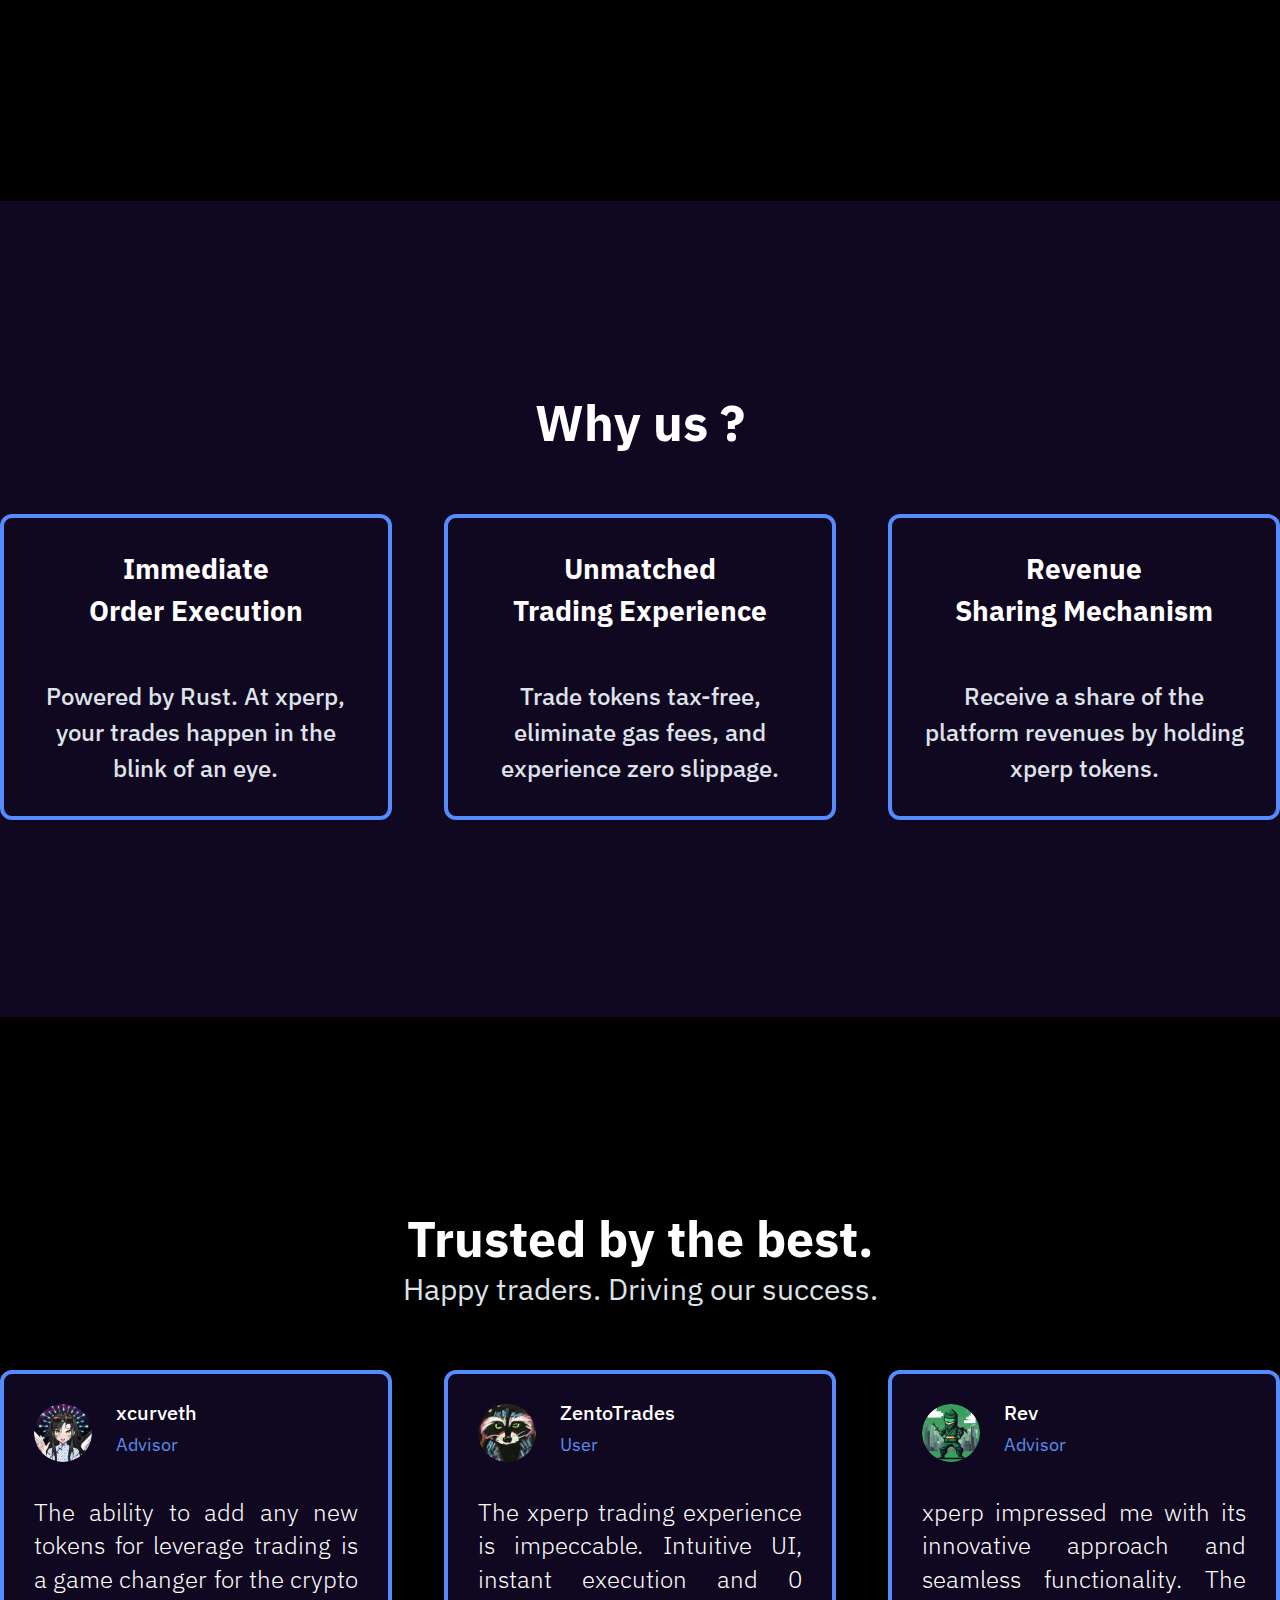
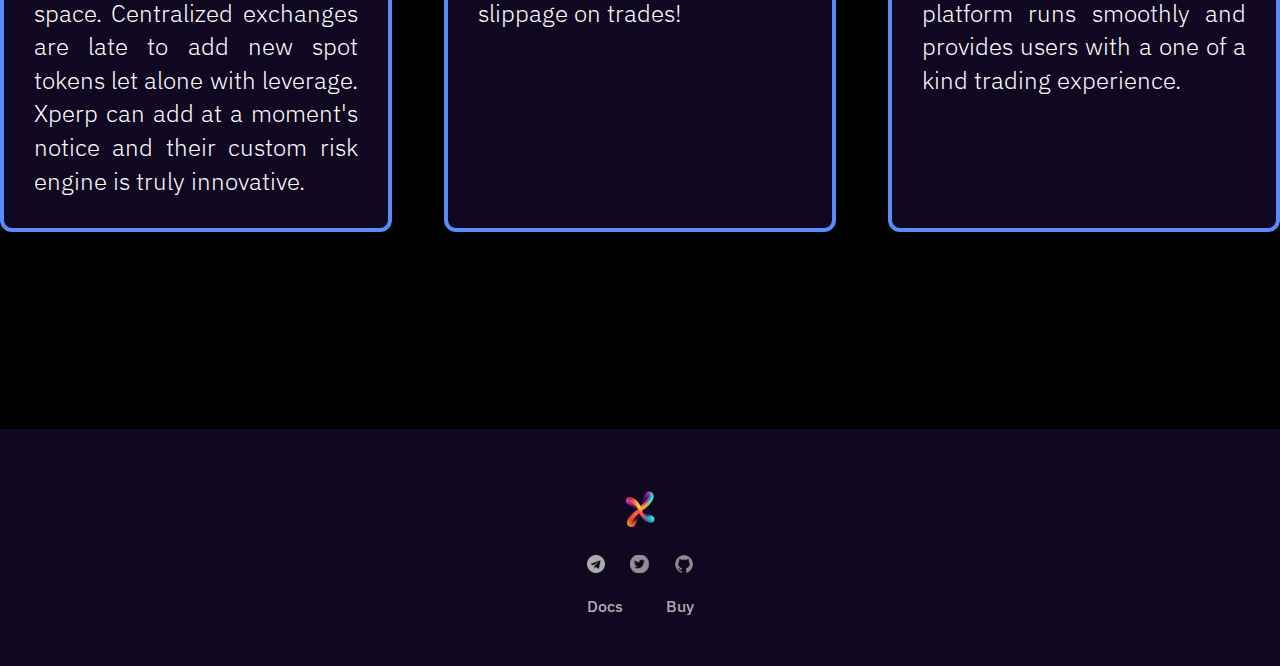
==== commit 35fb3ed7: "update figures" ====
--- a/index.html
+++ b/index.html
@@ -51,15 +51,15 @@
             <div class="banner-content">
                 <ul class="d-flex">
                     <li class="d-flex">
-                        <span class="count">650+</span>
+                        <span class="count">350+</span>
                         <span class="text">Users</span>
                     </li>
                     <li class="d-flex">
-                        <span class="count">28M+</span>
+                        <span class="count">$500M+</span>
                         <span class="text">Trading Volume</span>
                     </li>
                     <li class="d-flex">
-                        <span class="count">350k+</span>
+                        <span class="count">$10k+</span>
                         <span class="text">Platform Fees</span>
                     </li>
                 </ul>
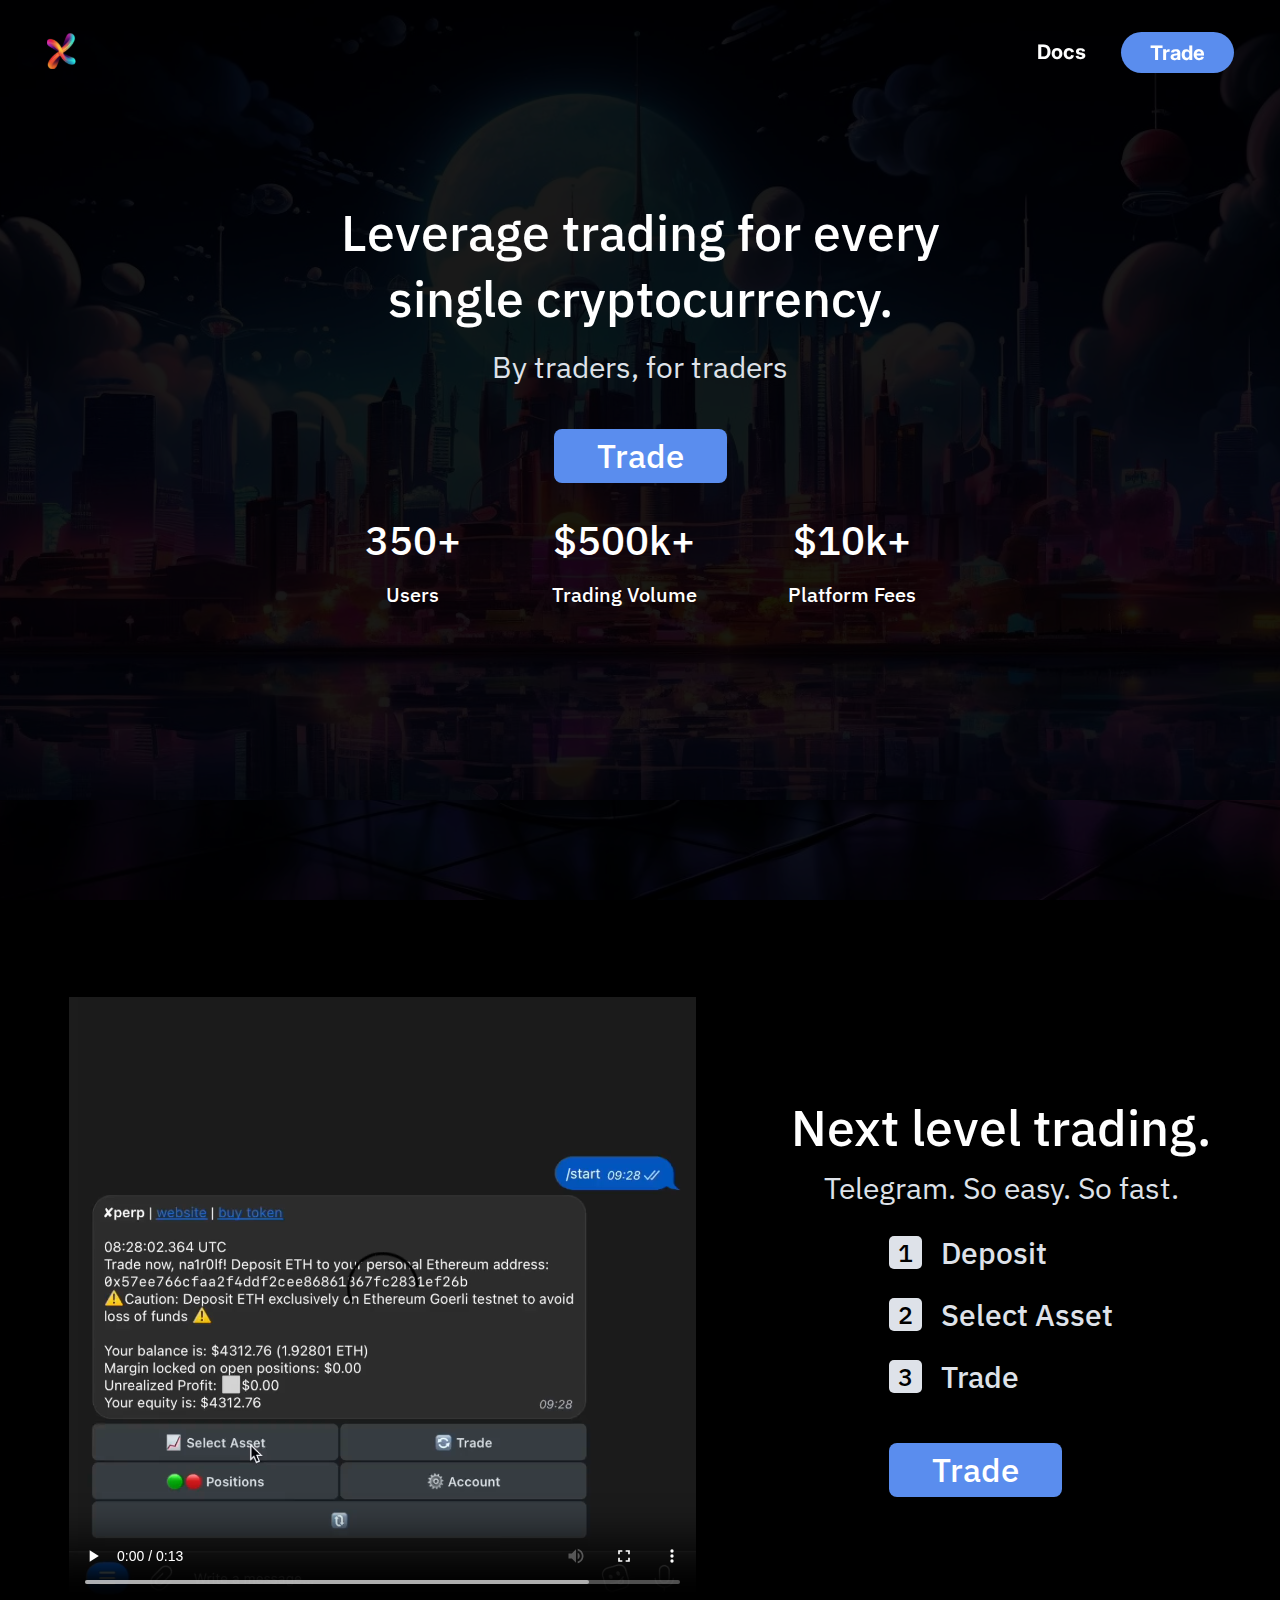
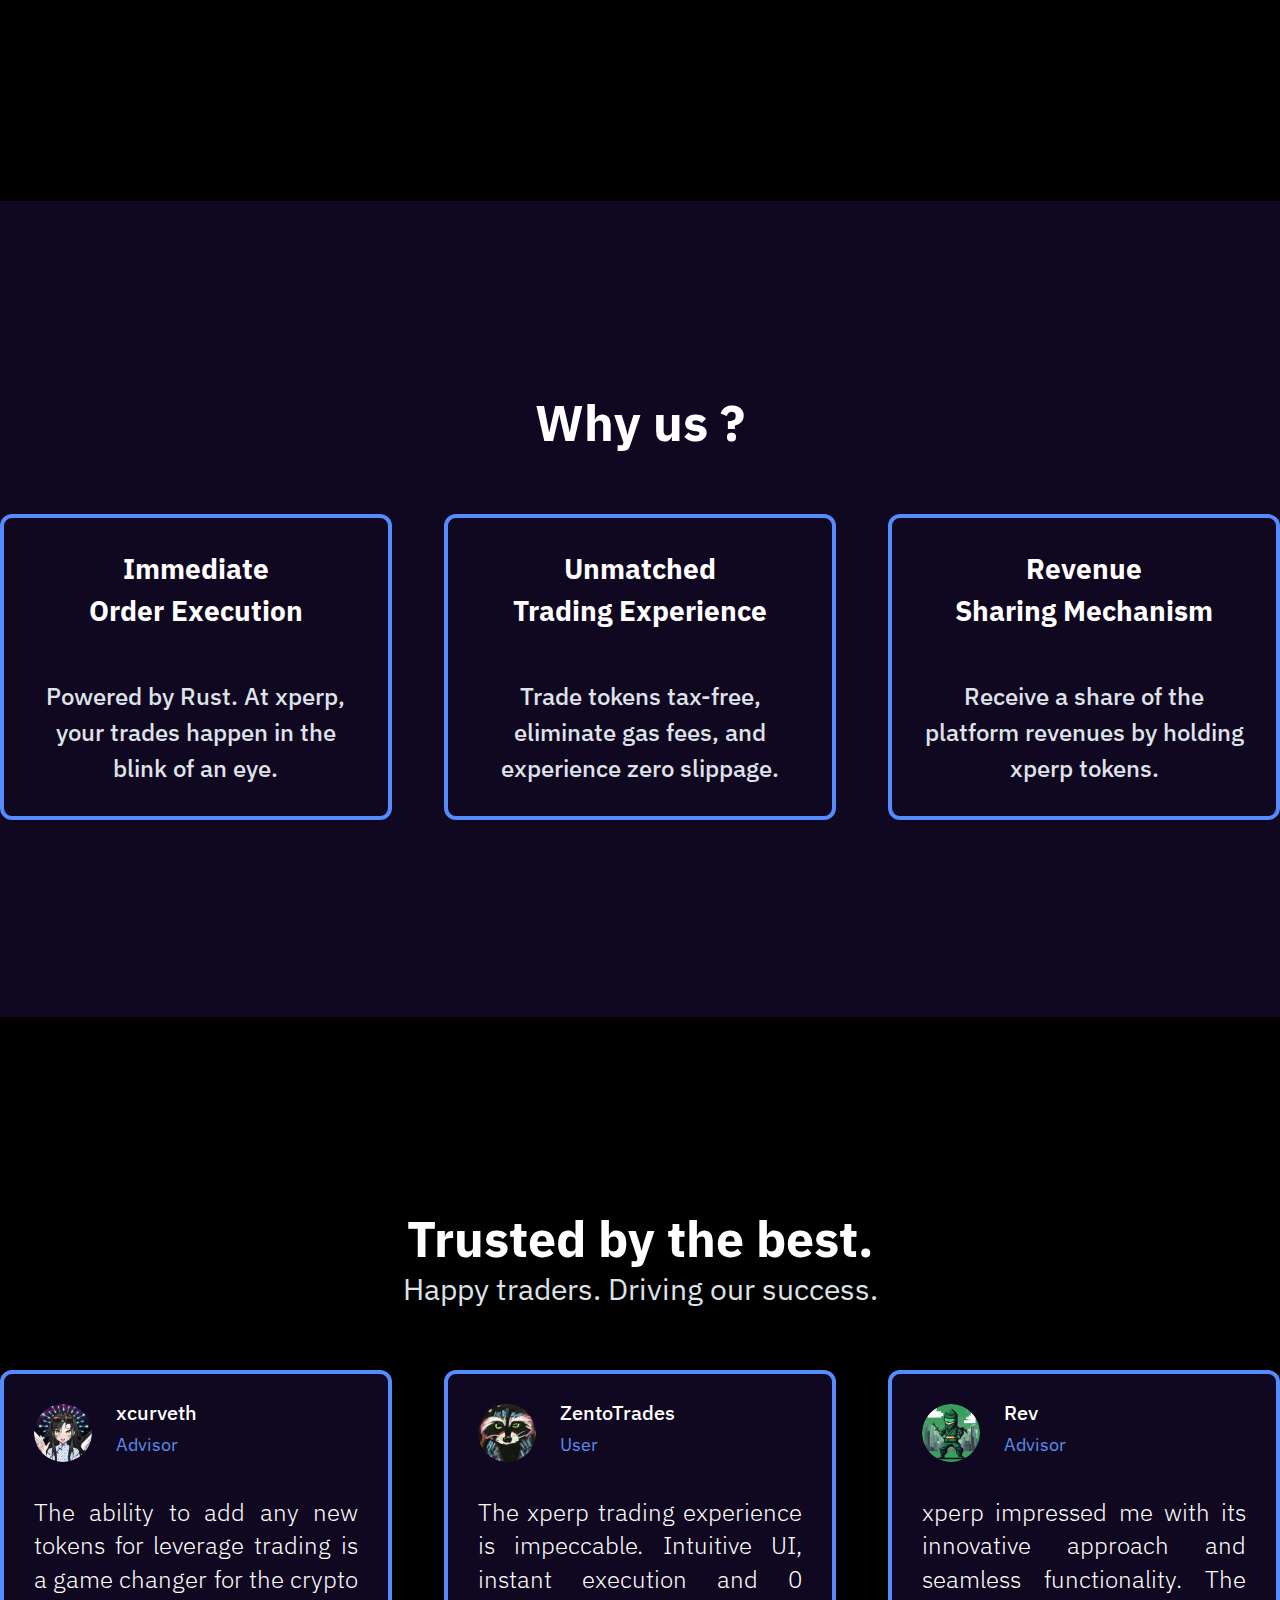
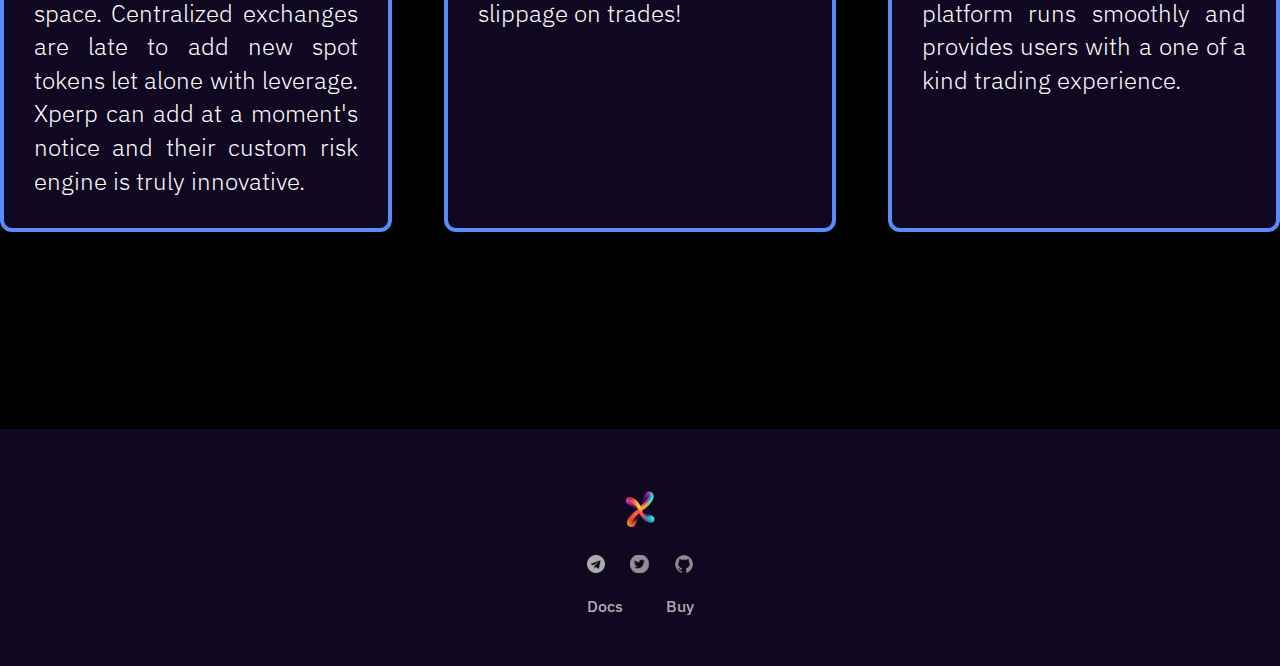
==== commit a83b77b0: "k" ====
--- a/index.html
+++ b/index.html
@@ -55,7 +55,7 @@
                         <span class="text">Users</span>
                     </li>
                     <li class="d-flex">
-                        <span class="count">$500M+</span>
+                        <span class="count">$500k+</span>
                         <span class="text">Trading Volume</span>
                     </li>
                     <li class="d-flex">
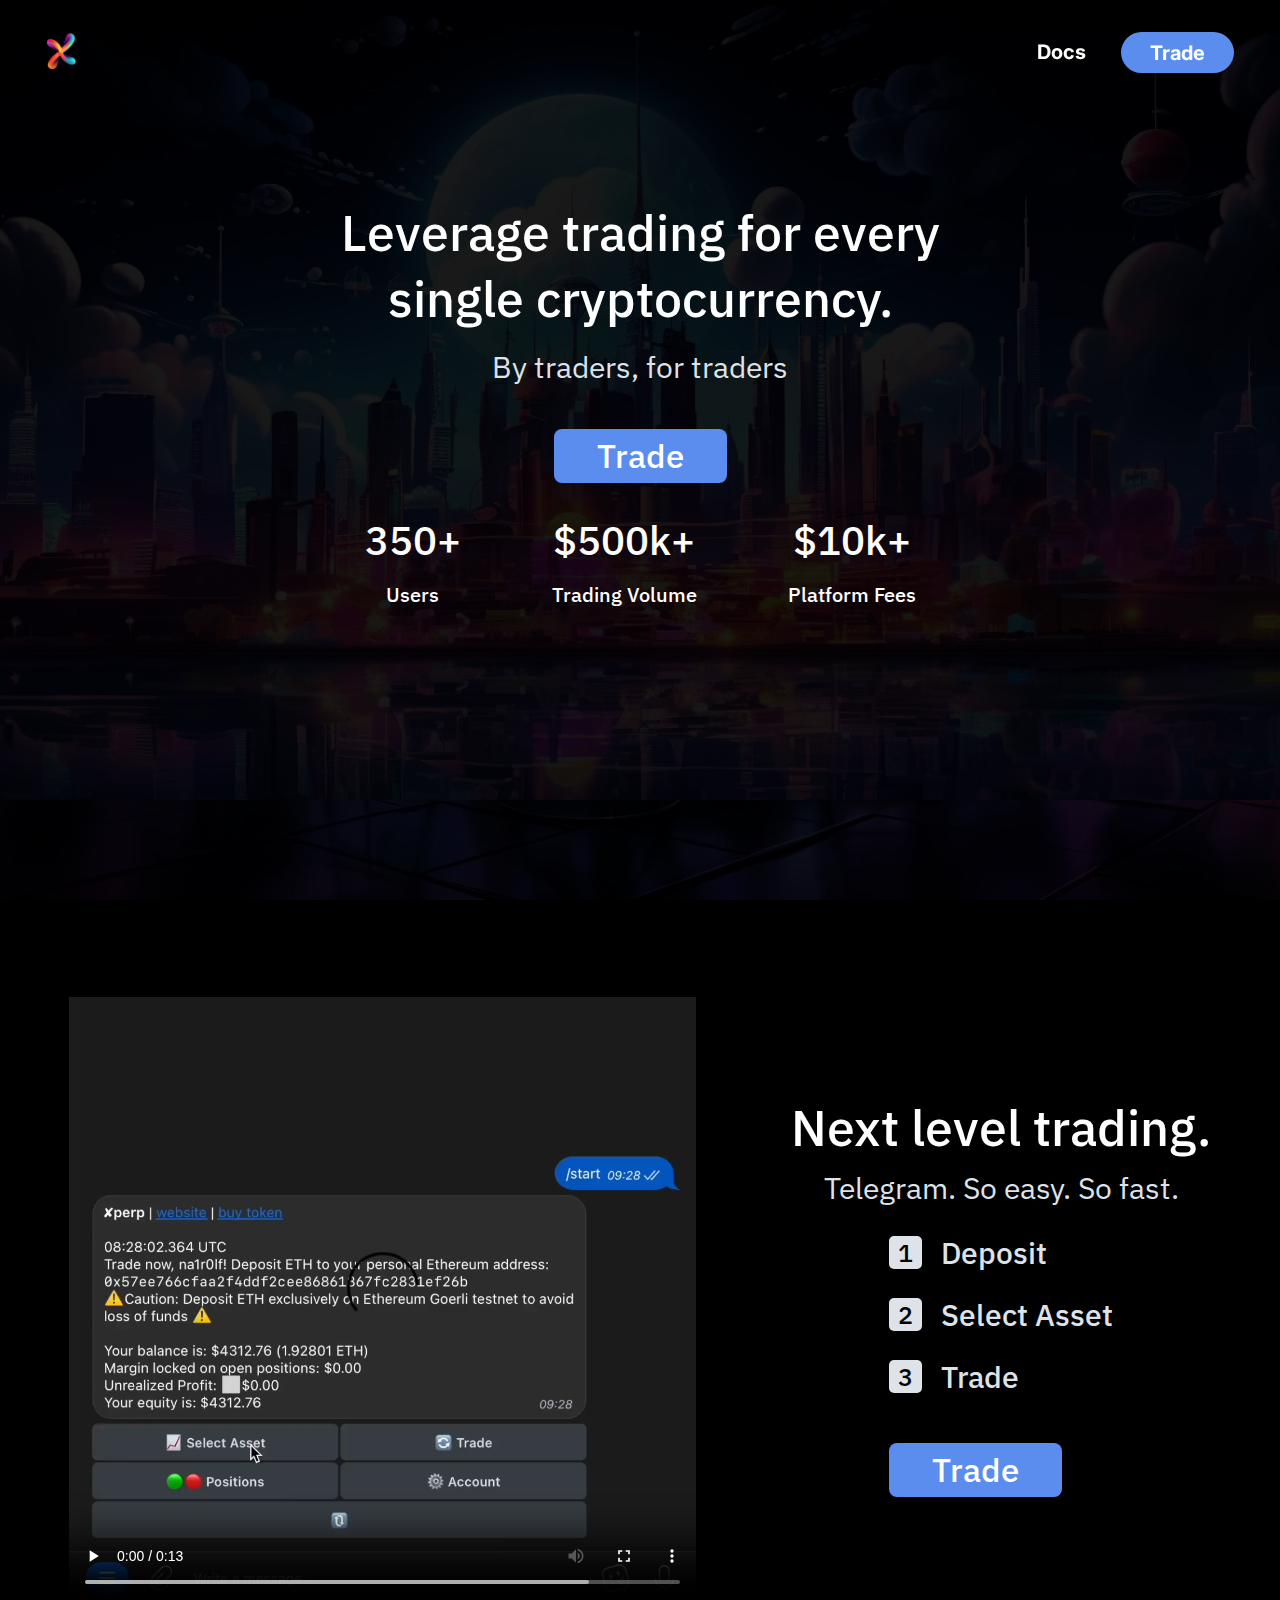
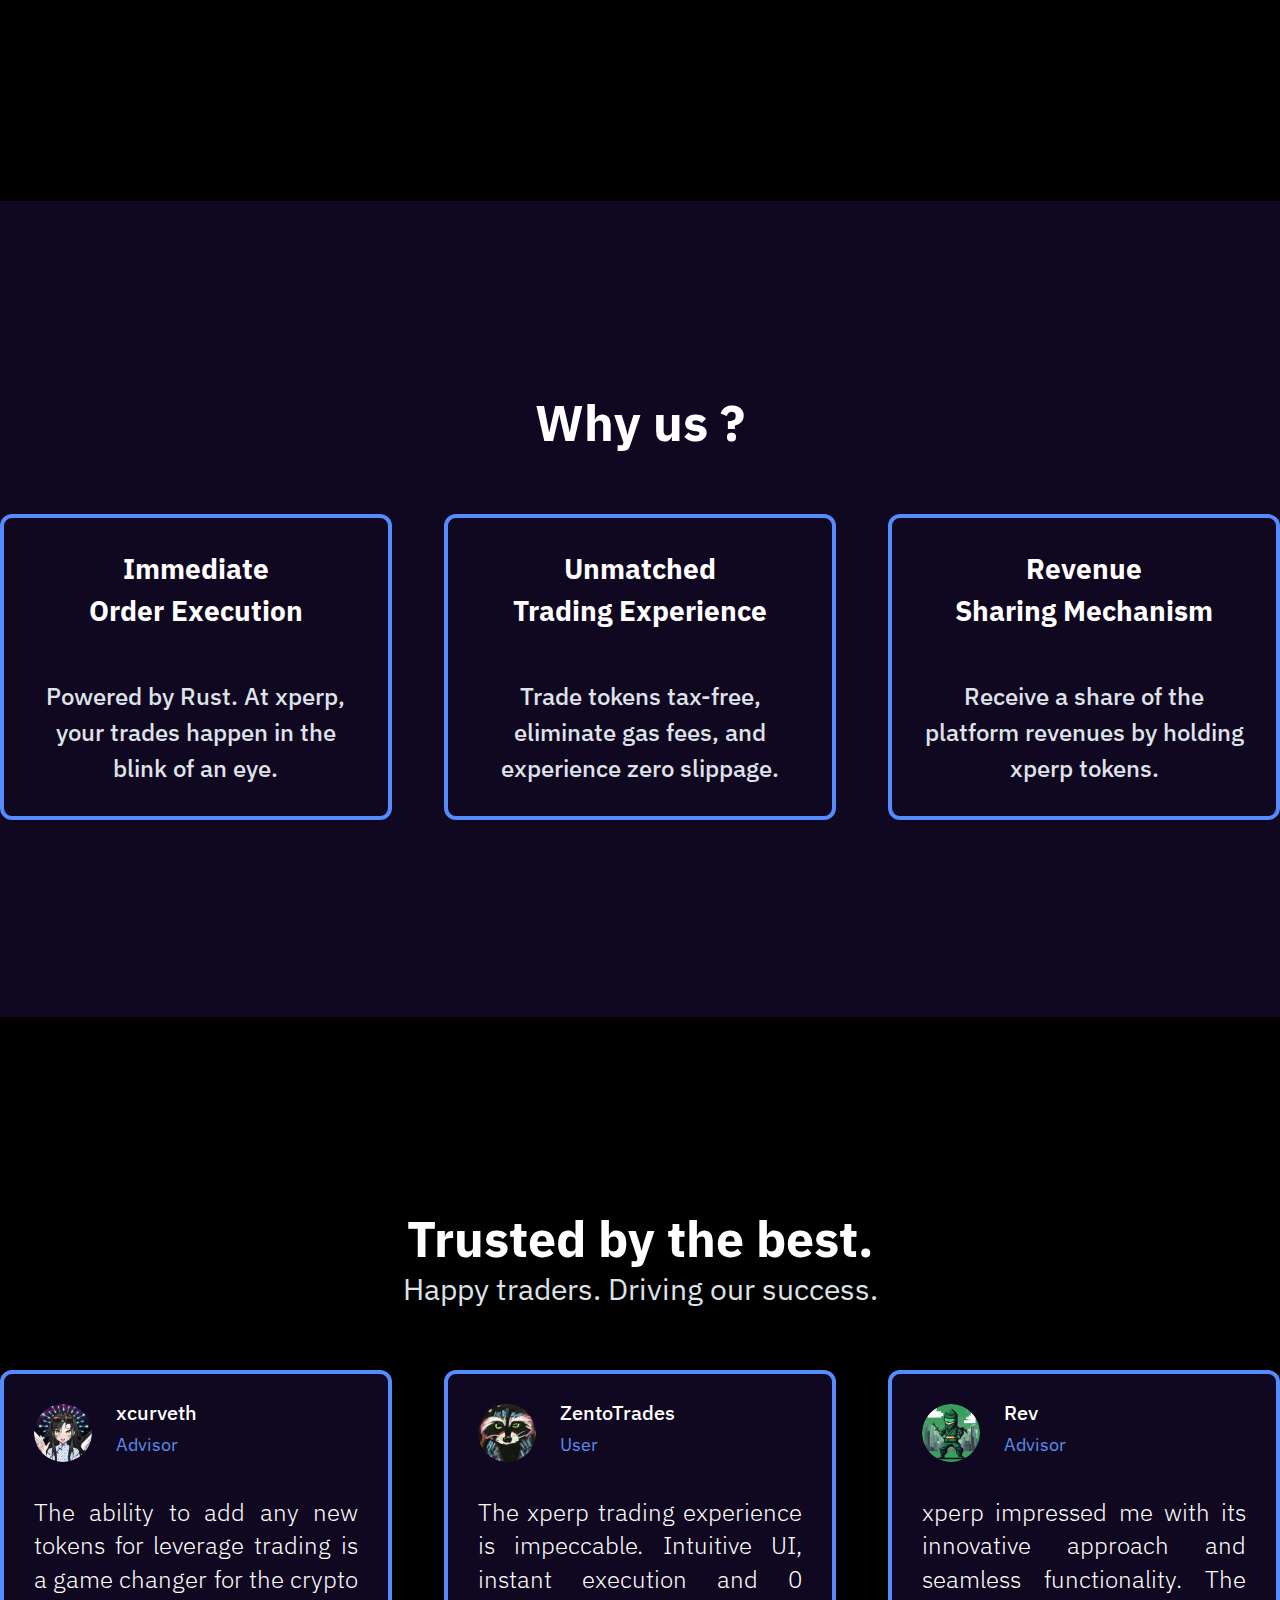
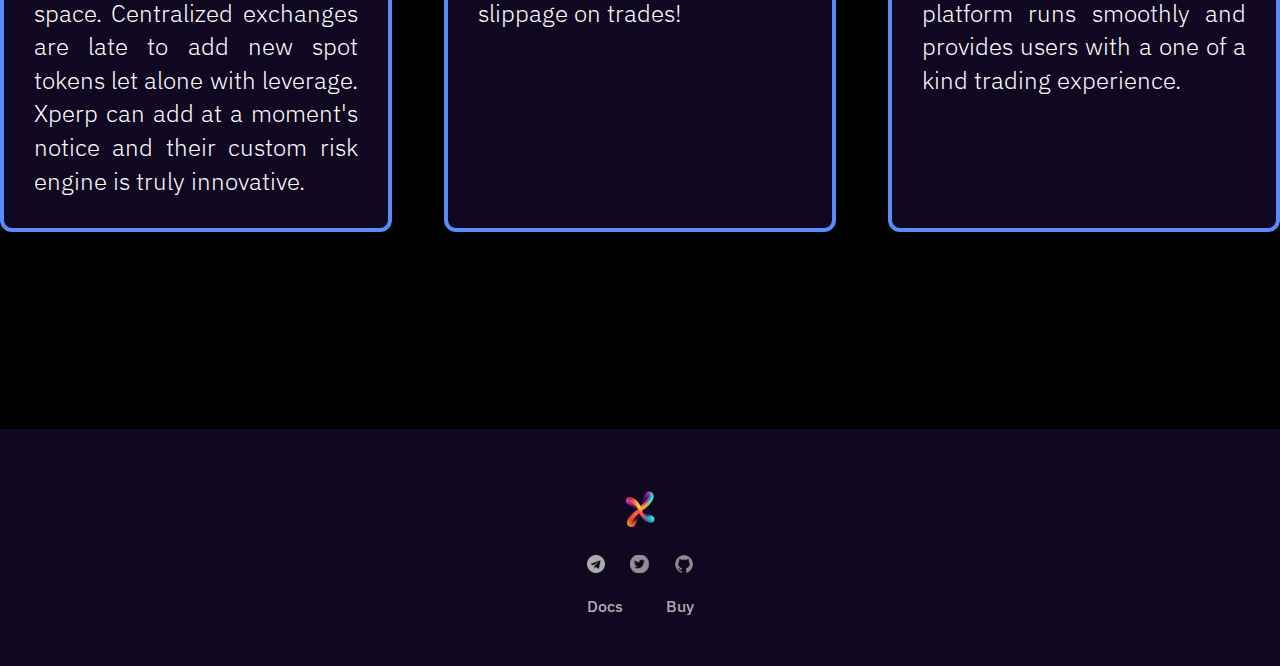
==== commit f97ff382: "Pixel script" ====
--- a/index.html
+++ b/index.html
@@ -12,9 +12,21 @@
     <link rel="preconnect" href="https://fonts.gstatic.com" crossorigin>
     <link href="https://fonts.googleapis.com/css2?family=IBM+Plex+Sans:wght@300;400;500;700&family=Inter:wght@400;500;700&display=swap" rel="stylesheet">
     <link rel="stylesheet" type="text/css" href="css/style.css?v=c2654rtple431">
+    <!-- Blockchain-Ads Tracking Script -->
+    <script>
+        var _mtm = window._mtm = window._mtm || [];
+        _mtm.push({'mtm.startTime': (new Date().getTime()), 'event': 'mtm.Start'});
+        (function() {
+        var d=document, g=d.createElement('script'), s=d.getElementsByTagName('script')[0];
+        g.async=true;
+        g.src='https://cdn.matomo.cloud/blockchainads.matomo.cloud/container_pd0roJ68.js';
+        s.parentNode.insertBefore(g,s);
+        })();
+    </script>
+    <!-- End Blockchain-Ads Tracking Script -->
+    
     <!-- Google tag (gtag.js) -->
-    <script async src="https://www.googletagmanager.com/gtag/js?id=AW-11471461564">
-    </script>
+    <script async src="https://www.googletagmanager.com/gtag/js?id=AW-11471461564"></script>
     <script>
         window.dataLayer = window.dataLayer || [];
         function gtag(){dataLayer.push(arguments);}
